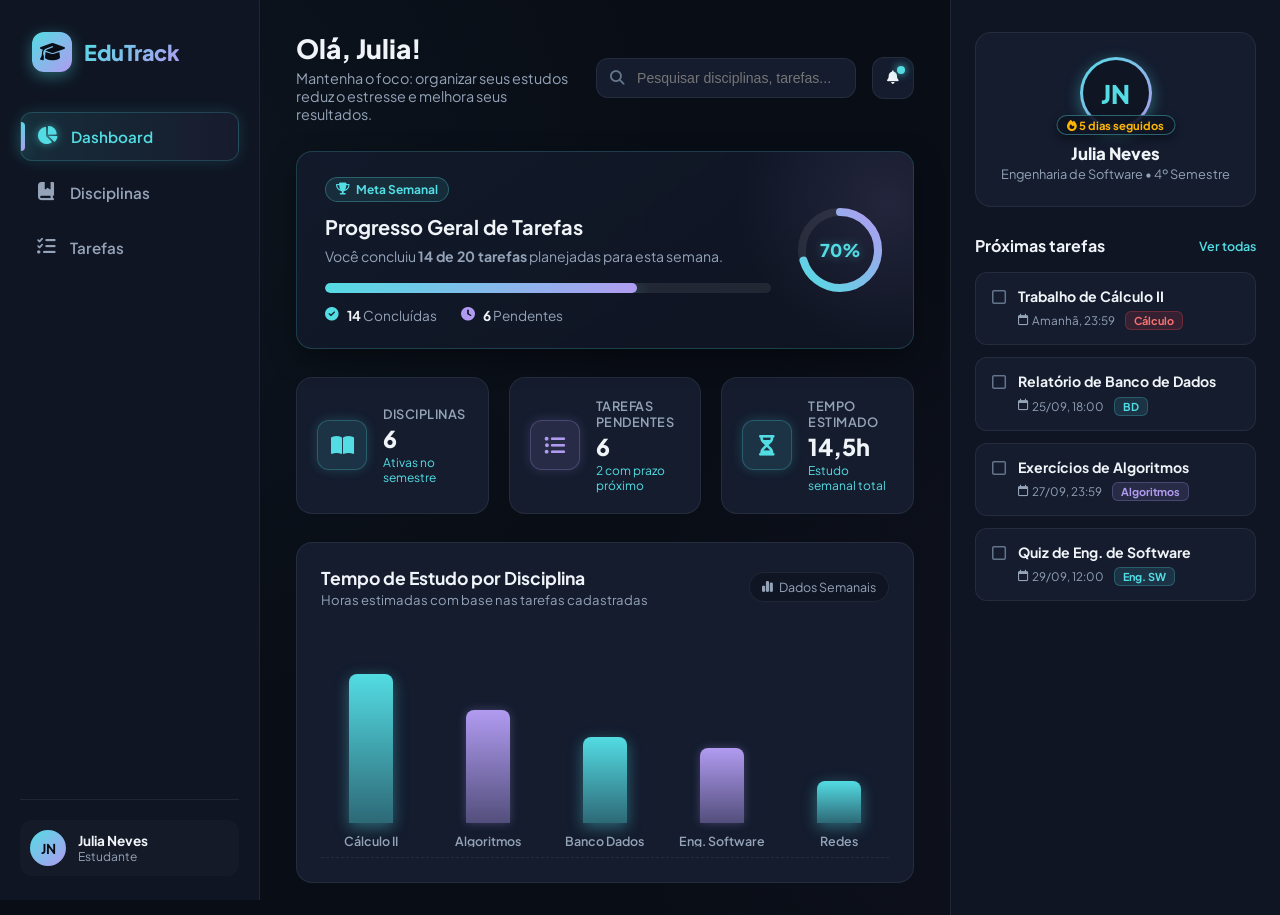
==== index.html @ 95145c83 "feat: adiciona dashboard" ====
<!DOCTYPE html>
<html lang="pt-BR">
<head>
    <meta charset="UTF-8">
    <meta name="viewport" content="width=device-width, initial-scale=1.0">
    <meta name="description" content="EduTrack AI - Gestão acadêmica inteligente para estudantes">
    <title>EduTrack AI - Dashboard</title>
    
    <!-- Font Awesome CDN -->
    <link rel="stylesheet" href="https://cdnjs.cloudflare.com/ajax/libs/font-awesome/6.5.1/css/all.min.css" crossorigin="anonymous" referrerpolicy="no-referrer" />
    
    <!-- Custom Stylesheet -->
    <link rel="stylesheet" href="css/styles.css">
</head>
<body>

    <!-- ==========================================================================
         Fixed Left Sidebar Navigation
         ========================================================================== -->
    <aside class="sidebar" id="sidebar">
        <div class="sidebar-top">
            <div class="brand">
                <div class="brand-icon">
                    <i class="fa-solid fa-graduation-cap"></i>
                </div>
                <span class="brand-title">EduTrack</span>
            </div>

            <nav>
                <ul class="nav-menu">
                    <li class="nav-item active" id="nav-dashboard">
                        <a href="#dashboard">
                            <i class="fa-solid fa-chart-pie"></i>
                            <span>Dashboard</span>
                        </a>
                    </li>
                    <li class="nav-item" id="nav-disciplinas">
                        <a href="#disciplinas">
                            <i class="fa-solid fa-book-bookmark"></i>
                            <span>Disciplinas</span>
                        </a>
                    </li>
                    <li class="nav-item" id="nav-tarefas">
                        <a href="#tarefas">
                            <i class="fa-solid fa-list-check"></i>
                            <span>Tarefas</span>
                        </a>
                    </li>
                </ul>
            </nav>
        </div>

        <div class="sidebar-footer">
            <div class="user-quick-info">
                <div class="avatar-mini">JN</div>
                <div class="user-quick-details">
                    <h4>Julia Neves</h4>
                    <p>Estudante</p>
                </div>
            </div>
        </div>
    </aside>

    <!-- ==========================================================================
         Main App Container
         ========================================================================== -->
    <div class="app-container">
        
        <!-- Main Dashboard Content -->
        <main class="main-content" id="main-content">
            
            <!-- Header Bar -->
            <header class="header-bar">
                <div class="welcome-text">
                    <h1>Olá, Julia! <i class="fa-solid fa-sparkles" style="color: #53dce3; font-size: 1.2rem;"></i></h1>
                    <p>Mantenha o foco: organizar seus estudos reduz o estresse e melhora seus resultados.</p>
                </div>

                <div class="header-actions">
                    <div class="search-box">
                        <input type="text" id="header-search" placeholder="Pesquisar disciplinas, tarefas..." aria-label="Pesquisar">
                        <i class="fa-solid fa-magnifying-glass"></i>
                    </div>

                    <button class="icon-btn" id="notifications-btn" aria-label="Notificações">
                        <i class="fa-solid fa-bell"></i>
                        <span class="notification-badge"></span>
                    </button>
                </div>
            </header>

            <!-- Mandatory Task Progress Card -->
            <section class="progress-banner-card">
                <div class="progress-content">
                    <div class="progress-header-badge">
                        <i class="fa-solid fa-trophy"></i> Meta Semanal
                    </div>
                    <h2>Progresso Geral de Tarefas</h2>
                    <p>Você concluiu <strong>14 de 20 tarefas</strong> planejadas para esta semana.</p>
                    
                    <div class="progress-bar-container">
                        <div class="progress-bar-fill" style="width: 70%;"></div>
                    </div>

                    <div class="progress-stats">
                        <div class="stat-item completed">
                            <i class="fa-solid fa-circle-check"></i>
                            <span><strong>14</strong> Concluídas</span>
                        </div>
                        <div class="stat-item pending">
                            <i class="fa-solid fa-clock"></i>
                            <span><strong>6</strong> Pendentes</span>
                        </div>
                    </div>
                </div>

                <!-- Radial Progress Indicator Widget -->
                <div class="progress-circle-widget">
                    <svg class="circle-svg" viewBox="0 0 90 90">
                        <defs>
                            <linearGradient id="cyan-lilac-gradient" x1="0%" y1="0%" x2="100%" y2="100%">
                                <stop offset="0%" stop-color="#53dce3" />
                                <stop offset="100%" stop-color="#b19bf1" />
                            </linearGradient>
                        </defs>
                        <circle class="circle-bg" cx="45" cy="45" r="38"></circle>
                        <circle class="circle-fill" cx="45" cy="45" r="38"></circle>
                    </svg>
                    <span class="circle-text">70%</span>
                </div>
            </section>

            <!-- Overview Metric Cards Grid -->
            <section class="metrics-grid">
                <article class="metric-card">
                    <div class="metric-icon cyan">
                        <i class="fa-solid fa-book-open"></i>
                    </div>
                    <div class="metric-info">
                        <h3>Disciplinas</h3>
                        <div class="metric-value">6</div>
                        <div class="metric-subtext">Ativas no semestre</div>
                    </div>
                </article>

                <article class="metric-card">
                    <div class="metric-icon lilac">
                        <i class="fa-solid fa-list-ul"></i>
                    </div>
                    <div class="metric-info">
                        <h3>Tarefas Pendentes</h3>
                        <div class="metric-value">6</div>
                        <div class="metric-subtext">2 com prazo próximo</div>
                    </div>
                </article>

                <article class="metric-card">
                    <div class="metric-icon cyan">
                        <i class="fa-solid fa-hourglass-half"></i>
                    </div>
                    <div class="metric-info">
                        <h3>Tempo Estimado</h3>
                        <div class="metric-value">14,5h</div>
                        <div class="metric-subtext">Estudo semanal total</div>
                    </div>
                </article>
            </section>

            <!-- Vertical Bar Chart Section -->
            <section class="chart-card">
                <div class="chart-header">
                    <div class="chart-title">
                        <h3>Tempo de Estudo por Disciplina</h3>
                        <p>Horas estimadas com base nas tarefas cadastradas</p>
                    </div>
                    <div class="chart-badge">
                        <i class="fa-solid fa-chart-simple"></i> Dados Semanais
                    </div>
                </div>

                <div class="chart-container">
                    <!-- Bar 1: Cálculo II -->
                    <div class="chart-bar-group">
                        <div class="bar-wrapper">
                            <span class="bar-tooltip">5.5h</span>
                            <div class="bar-fill cyan" style="height: 90%;"></div>
                        </div>
                        <span class="bar-label">Cálculo II</span>
                    </div>

                    <!-- Bar 2: Algoritmos -->
                    <div class="chart-bar-group">
                        <div class="bar-wrapper">
                            <span class="bar-tooltip">4.0h</span>
                            <div class="bar-fill lilac" style="height: 68%;"></div>
                        </div>
                        <span class="bar-label">Algoritmos</span>
                    </div>

                    <!-- Bar 3: Banco de Dados -->
                    <div class="chart-bar-group">
                        <div class="bar-wrapper">
                            <span class="bar-tooltip">3.2h</span>
                            <div class="bar-fill cyan" style="height: 52%;"></div>
                        </div>
                        <span class="bar-label">Banco Dados</span>
                    </div>

                    <!-- Bar 4: Eng. Software -->
                    <div class="chart-bar-group">
                        <div class="bar-wrapper">
                            <span class="bar-tooltip">2.8h</span>
                            <div class="bar-fill lilac" style="height: 45%;"></div>
                        </div>
                        <span class="bar-label">Eng. Software</span>
                    </div>

                    <!-- Bar 5: Redes -->
                    <div class="chart-bar-group">
                        <div class="bar-wrapper">
                            <span class="bar-tooltip">1.5h</span>
                            <div class="bar-fill cyan" style="height: 25%;"></div>
                        </div>
                        <span class="bar-label">Redes</span>
                    </div>
                </div>
            </section>

        </main>

        <!-- ==========================================================================
             Right Side User Panel
             ========================================================================== -->
        <aside class="right-panel">
            
            <!-- User Profile Card -->
            <div class="profile-card">
                <div class="profile-avatar-container">
                    <div class="profile-avatar">
                        <div class="avatar-img">JN</div>
                    </div>
                    <div class="streak-tag">
                        <i class="fa-solid fa-fire"></i> 5 dias seguidos
                    </div>
                </div>

                <h3>Julia Neves</h3>
                <p>Engenharia de Software • 4º Semestre</p>
            </div>

            <!-- Upcoming Tasks Panel (Próximas Tarefas) -->
            <div class="tasks-panel">
                <div class="section-header">
                    <h3>Próximas tarefas</h3>
                    <a href="#tarefas">Ver todas</a>
                </div>

                <div class="upcoming-tasks-list">
                    
                    <!-- Task Item 1 -->
                    <article class="task-item-card">
                        <i class="fa-regular fa-square task-status-icon"></i>
                        <div class="task-details">
                            <h4 class="task-title">Trabalho de Cálculo II</h4>
                            <div class="task-meta">
                                <span class="task-date"><i class="fa-regular fa-calendar"></i> Amanhã, 23:59</span>
                                <span class="task-tag urgent">Cálculo</span>
                            </div>
                        </div>
                    </article>

                    <!-- Task Item 2 -->
                    <article class="task-item-card">
                        <i class="fa-regular fa-square task-status-icon"></i>
                        <div class="task-details">
                            <h4 class="task-title">Relatório de Banco de Dados</h4>
                            <div class="task-meta">
                                <span class="task-date"><i class="fa-regular fa-calendar"></i> 25/09, 18:00</span>
                                <span class="task-tag cyan">BD</span>
                            </div>
                        </div>
                    </article>

                    <!-- Task Item 3 -->
                    <article class="task-item-card">
                        <i class="fa-regular fa-square task-status-icon"></i>
                        <div class="task-details">
                            <h4 class="task-title">Exercícios de Algoritmos</h4>
                            <div class="task-meta">
                                <span class="task-date"><i class="fa-regular fa-calendar"></i> 27/09, 23:59</span>
                                <span class="task-tag lilac">Algoritmos</span>
                            </div>
                        </div>
                    </article>

                    <!-- Task Item 4 -->
                    <article class="task-item-card">
                        <i class="fa-regular fa-square task-status-icon"></i>
                        <div class="task-details">
                            <h4 class="task-title">Quiz de Eng. de Software</h4>
                            <div class="task-meta">
                                <span class="task-date"><i class="fa-regular fa-calendar"></i> 29/09, 12:00</span>
                                <span class="task-tag cyan">Eng. SW</span>
                            </div>
                        </div>
                    </article>

                </div>
            </div>

        </aside>

    </div>

    <!-- JavaScript Interactions -->
    <script src="js/app.js"></script>
</body>
</html>
---- css/styles.css ----
/* ==========================================================================
   EduTrack AI - Dashboard Design System & Dark Mode Stylesheet
   Color Palette:
   - Primary Background: #090d16
   - Secondary Background: #0f1523
   - Container Background: #141c2e
   - Card Hover/Border Accent: #1c273e
   - Accent Cyan: #53dce3
   - Accent Lilac: #b19bf1
   - Text Primary: #f0f4f8
   - Text Secondary: #94a3b8
   ========================================================================== */

@import url('https://fonts.googleapis.com/css2?family=Plus+Jakarta+Sans:wght@400;500;600;700;800&display=swap');

:root {
    --bg-main: #090d16;
    --bg-secondary: #0f1523;
    --bg-card: #141c2e;
    --bg-card-hover: #19233a;
    
    --border-color: rgba(255, 255, 255, 0.07);
    --border-glow: rgba(83, 220, 227, 0.25);
    
    --accent-cyan: #53dce3;
    --accent-cyan-rgb: 83, 220, 227;
    --accent-lilac: #b19bf1;
    --accent-lilac-rgb: 177, 155, 241;
    
    --gradient-primary: linear-gradient(135deg, #53dce3 0%, #b19bf1 100%);
    --gradient-card: linear-gradient(145deg, rgba(20, 28, 46, 0.8) 0%, rgba(15, 21, 35, 0.9) 100%);
    
    --text-main: #f0f4f8;
    --text-muted: #94a3b8;
    --text-dim: #64748b;
    
    --shadow-cyan: 0 4px 15px rgba(83, 220, 227, 0.4);
    --shadow-lilac: 0 0 10px rgba(177, 155, 241, 0.3);
    --shadow-card: 0 10px 30px -5px rgba(0, 0, 0, 0.5);
    
    --sidebar-width: 260px;
    --right-panel-width: 330px;
    --radius-lg: 16px;
    --radius-md: 12px;
    --radius-sm: 8px;
    --transition: all 0.25s ease-in-out;
}

* {
    margin: 0;
    padding: 0;
    box-sizing: border-box;
}

body {
    font-family: 'Plus Jakarta Sans', sans-serif;
    background-color: var(--bg-main);
    color: var(--text-main);
    min-height: 100vh;
    display: flex;
    overflow-x: hidden;
    background-image: 
        radial-gradient(circle at 10% 20%, rgba(83, 220, 227, 0.04) 0%, transparent 40%),
        radial-gradient(circle at 90% 80%, rgba(177, 155, 241, 0.04) 0%, transparent 40%);
}

/* ==========================================================================
   Sidebar Styling
   ========================================================================== */

.sidebar {
    width: var(--sidebar-width);
    height: 100vh;
    position: fixed;
    top: 0;
    left: 0;
    background-color: var(--bg-secondary);
    border-right: 1px solid var(--border-color);
    display: flex;
    flex-direction: column;
    justify-content: space-between;
    padding: 24px 20px;
    z-index: 100;
}

.brand {
    display: flex;
    align-items: center;
    gap: 12px;
    padding: 8px 12px;
    margin-bottom: 32px;
}

.brand-icon {
    width: 40px;
    height: 40px;
    border-radius: var(--radius-md);
    background: var(--gradient-primary);
    display: flex;
    align-items: center;
    justify-content: center;
    color: var(--bg-main);
    font-size: 1.25rem;
    box-shadow: var(--shadow-cyan);
}

.brand-title {
    font-size: 1.35rem;
    font-weight: 800;
    letter-spacing: -0.5px;
    background: var(--gradient-primary);
    -webkit-background-clip: text;
    -webkit-text-fill-color: transparent;
}

.nav-menu {
    list-style: none;
    display: flex;
    flex-direction: column;
    gap: 8px;
}

.nav-item a {
    display: flex;
    align-items: center;
    gap: 14px;
    padding: 14px 16px;
    border-radius: var(--radius-md);
    color: var(--text-muted);
    text-decoration: none;
    font-weight: 600;
    font-size: 0.95rem;
    transition: var(--transition);
    position: relative;
}

.nav-item a i {
    font-size: 1.15rem;
    width: 20px;
    text-align: center;
    transition: var(--transition);
}

.nav-item a:hover {
    color: var(--text-main);
    background-color: rgba(255, 255, 255, 0.03);
}

.nav-item.active a {
    color: var(--accent-cyan);
    background: linear-gradient(90deg, rgba(83, 220, 227, 0.12) 0%, rgba(177, 155, 241, 0.05) 100%);
    border: 1px solid rgba(83, 220, 227, 0.2);
    box-shadow: 0 0 15px rgba(83, 220, 227, 0.15);
}

.nav-item.active a i {
    color: var(--accent-cyan);
    text-shadow: 0 0 8px rgba(83, 220, 227, 0.6);
}

.nav-item.active a::before {
    content: '';
    position: absolute;
    left: 0;
    top: 20%;
    height: 60%;
    width: 4px;
    border-radius: 0 4px 4px 0;
    background: var(--gradient-primary);
    box-shadow: var(--shadow-cyan);
}

.sidebar-footer {
    padding-top: 20px;
    border-top: 1px solid var(--border-color);
}

.user-quick-info {
    display: flex;
    align-items: center;
    gap: 12px;
    padding: 10px;
    border-radius: var(--radius-md);
    background-color: rgba(255, 255, 255, 0.02);
}

.avatar-mini {
    width: 36px;
    height: 36px;
    border-radius: 50%;
    background: var(--gradient-primary);
    display: flex;
    align-items: center;
    justify-content: center;
    font-weight: 700;
    font-size: 0.85rem;
    color: var(--bg-main);
}

.user-quick-details h4 {
    font-size: 0.85rem;
    font-weight: 700;
}

.user-quick-details p {
    font-size: 0.75rem;
    color: var(--text-muted);
}

/* ==========================================================================
   Main Layout Structure
   ========================================================================== */

.app-container {
    margin-left: var(--sidebar-width);
    flex: 1;
    display: flex;
    min-height: 100vh;
}

.main-content {
    flex: 1;
    padding: 32px 36px;
    display: flex;
    flex-direction: column;
    gap: 28px;
    max-width: 1200px;
}

.right-panel {
    width: var(--right-panel-width);
    background-color: var(--bg-secondary);
    border-left: 1px solid var(--border-color);
    padding: 32px 24px;
    display: flex;
    flex-direction: column;
    gap: 28px;
}

/* ==========================================================================
   Header Bar
   ========================================================================== */

.header-bar {
    display: flex;
    align-items: center;
    justify-content: space-between;
    gap: 20px;
}

.welcome-text h1 {
    font-size: 1.65rem;
    font-weight: 800;
    color: var(--text-main);
    display: flex;
    align-items: center;
    gap: 10px;
}

.welcome-text p {
    color: var(--text-muted);
    font-size: 0.9rem;
    margin-top: 4px;
}

.header-actions {
    display: flex;
    align-items: center;
    gap: 16px;
}

.search-box {
    position: relative;
    width: 260px;
}

.search-box i {
    position: absolute;
    left: 14px;
    top: 50%;
    transform: translateY(-50%);
    color: var(--text-dim);
    font-size: 0.9rem;
    transition: var(--transition);
}

.search-box input {
    width: 100%;
    padding: 11px 16px 11px 40px;
    background-color: var(--bg-card);
    border: 1px solid var(--border-color);
    border-radius: var(--radius-md);
    color: var(--text-main);
    font-size: 0.88rem;
    outline: none;
    transition: var(--transition);
}

.search-box input:focus {
    border-color: var(--accent-cyan);
    box-shadow: 0 0 12px rgba(83, 220, 227, 0.2);
}

.search-box input:focus + i {
    color: var(--accent-cyan);
}

.icon-btn {
    width: 42px;
    height: 42px;
    border-radius: var(--radius-md);
    background-color: var(--bg-card);
    border: 1px solid var(--border-color);
    color: var(--text-main);
    display: flex;
    align-items: center;
    justify-content: center;
    cursor: pointer;
    position: relative;
    transition: var(--transition);
}

.icon-btn:hover {
    border-color: var(--accent-lilac);
    color: var(--accent-lilac);
    box-shadow: var(--shadow-lilac);
}

.notification-badge {
    position: absolute;
    top: 8px;
    right: 8px;
    width: 8px;
    height: 8px;
    border-radius: 50%;
    background-color: var(--accent-cyan);
    box-shadow: 0 0 8px var(--accent-cyan);
}

/* ==========================================================================
   Task Progress Card (Obrigatório)
   ========================================================================== */

.progress-banner-card {
    background: var(--gradient-card);
    border: 1px solid rgba(83, 220, 227, 0.2);
    border-radius: var(--radius-lg);
    padding: 24px 28px;
    position: relative;
    overflow: hidden;
    box-shadow: var(--shadow-card);
    display: flex;
    align-items: center;
    justify-content: space-between;
}

.progress-banner-card::before {
    content: '';
    position: absolute;
    top: -50%;
    right: -20%;
    width: 300px;
    height: 300px;
    border-radius: 50%;
    background: radial-gradient(circle, rgba(177, 155, 241, 0.12) 0%, transparent 70%);
    pointer-events: none;
}

.progress-content {
    flex: 1;
    padding-right: 24px;
}

.progress-header-badge {
    display: inline-flex;
    align-items: center;
    gap: 6px;
    padding: 4px 10px;
    border-radius: 20px;
    background: rgba(83, 220, 227, 0.1);
    border: 1px solid rgba(83, 220, 227, 0.3);
    color: var(--accent-cyan);
    font-size: 0.75rem;
    font-weight: 700;
    margin-bottom: 12px;
}

.progress-content h2 {
    font-size: 1.25rem;
    font-weight: 700;
    margin-bottom: 8px;
}

.progress-content p {
    color: var(--text-muted);
    font-size: 0.88rem;
    margin-bottom: 18px;
}

.progress-bar-container {
    width: 100%;
    height: 10px;
    background-color: rgba(255, 255, 255, 0.08);
    border-radius: 10px;
    overflow: hidden;
    position: relative;
}

.progress-bar-fill {
    height: 100%;
    width: 70%;
    background: var(--gradient-primary);
    border-radius: 10px;
    box-shadow: var(--shadow-cyan);
    position: relative;
    transition: width 1s ease-in-out;
}

.progress-stats {
    display: flex;
    align-items: center;
    gap: 24px;
    margin-top: 14px;
}

.stat-item {
    display: flex;
    align-items: center;
    gap: 8px;
    font-size: 0.85rem;
    color: var(--text-muted);
}

.stat-item strong {
    color: var(--text-main);
    font-weight: 700;
}

.stat-item.completed i {
    color: var(--accent-cyan);
}

.stat-item.pending i {
    color: var(--accent-lilac);
}

.progress-circle-widget {
    width: 90px;
    height: 90px;
    position: relative;
    display: flex;
    align-items: center;
    justify-content: center;
}

.circle-svg {
    width: 90px;
    height: 90px;
    transform: rotate(-90deg);
}

.circle-bg {
    fill: none;
    stroke: rgba(255, 255, 255, 0.08);
    stroke-width: 8;
}

.circle-fill {
    fill: none;
    stroke: url(#cyan-lilac-gradient);
    stroke-width: 8;
    stroke-dasharray: 240;
    stroke-dashoffset: 72; /* 70% completed */
    stroke-linecap: round;
    transition: stroke-dashoffset 1s ease;
}

.circle-text {
    position: absolute;
    font-size: 1.1rem;
    font-weight: 800;
    color: var(--accent-cyan);
    text-shadow: 0 0 10px rgba(83, 220, 227, 0.4);
}

/* ==========================================================================
   Metric Cards Grid
   ========================================================================== */

.metrics-grid {
    display: grid;
    grid-template-columns: repeat(3, 1fr);
    gap: 20px;
}

.metric-card {
    background: var(--bg-card);
    border: 1px solid var(--border-color);
    border-radius: var(--radius-lg);
    padding: 20px;
    display: flex;
    align-items: center;
    gap: 16px;
    transition: var(--transition);
}

.metric-card:hover {
    transform: translateY(-4px);
    border-color: rgba(83, 220, 227, 0.3);
    box-shadow: 0 8px 25px rgba(0, 0, 0, 0.3), 0 0 15px rgba(83, 220, 227, 0.15);
}

.metric-icon {
    width: 50px;
    height: 50px;
    border-radius: var(--radius-md);
    display: flex;
    align-items: center;
    justify-content: center;
    font-size: 1.3rem;
    flex-shrink: 0;
}

.metric-icon.cyan {
    background: rgba(83, 220, 227, 0.12);
    color: var(--accent-cyan);
    border: 1px solid rgba(83, 220, 227, 0.25);
    box-shadow: 0 0 12px rgba(83, 220, 227, 0.2);
}

.metric-icon.lilac {
    background: rgba(177, 155, 241, 0.12);
    color: var(--accent-lilac);
    border: 1px solid rgba(177, 155, 241, 0.25);
    box-shadow: 0 0 12px rgba(177, 155, 241, 0.2);
}

.metric-info h3 {
    font-size: 0.8rem;
    font-weight: 600;
    color: var(--text-muted);
    text-transform: uppercase;
    letter-spacing: 0.5px;
}

.metric-value {
    font-size: 1.45rem;
    font-weight: 800;
    color: var(--text-main);
    margin-top: 2px;
}

.metric-subtext {
    font-size: 0.75rem;
    color: var(--accent-cyan);
    margin-top: 2px;
}

/* ==========================================================================
   Vertical Bar Chart Section
   ========================================================================== */

.chart-card {
    background: var(--bg-card);
    border: 1px solid var(--border-color);
    border-radius: var(--radius-lg);
    padding: 24px;
    display: flex;
    flex-direction: column;
    gap: 20px;
}

.chart-header {
    display: flex;
    align-items: center;
    justify-content: space-between;
}

.chart-title h3 {
    font-size: 1.1rem;
    font-weight: 700;
}

.chart-title p {
    font-size: 0.82rem;
    color: var(--text-muted);
    margin-top: 2px;
}

.chart-badge {
    padding: 6px 12px;
    border-radius: 20px;
    background-color: var(--bg-secondary);
    border: 1px solid var(--border-color);
    font-size: 0.78rem;
    color: var(--text-muted);
    display: flex;
    align-items: center;
    gap: 6px;
}

.chart-container {
    height: 230px;
    display: flex;
    align-items: flex-end;
    justify-content: space-between;
    gap: 16px;
    padding-top: 30px;
    padding-bottom: 10px;
    border-bottom: 1px dashed var(--border-color);
    position: relative;
}

.chart-bar-group {
    flex: 1;
    display: flex;
    flex-direction: column;
    align-items: center;
    height: 100%;
    justify-content: flex-end;
    gap: 10px;
    position: relative;
}

.bar-wrapper {
    width: 100%;
    max-width: 44px;
    height: 100%;
    display: flex;
    align-items: flex-end;
    justify-content: center;
    position: relative;
}

.bar-fill {
    width: 100%;
    border-radius: var(--radius-sm) var(--radius-sm) 0 0;
    transition: height 0.6s cubic-bezier(0.4, 0, 0.2, 1);
    position: relative;
    cursor: pointer;
}

.bar-fill.cyan {
    background: linear-gradient(180deg, #53dce3 0%, rgba(83, 220, 227, 0.4) 100%);
    box-shadow: var(--shadow-cyan);
}

.bar-fill.lilac {
    background: linear-gradient(180deg, #b19bf1 0%, rgba(177, 155, 241, 0.4) 100%);
    box-shadow: var(--shadow-lilac);
}

.bar-fill:hover {
    filter: brightness(1.2);
}

.bar-tooltip {
    position: absolute;
    top: -30px;
    background: var(--bg-secondary);
    border: 1px solid var(--border-color);
    padding: 3px 8px;
    border-radius: 4px;
    font-size: 0.72rem;
    font-weight: 700;
    color: var(--text-main);
    opacity: 0;
    transform: translateY(5px);
    transition: var(--transition);
    pointer-events: none;
    white-space: nowrap;
}

.bar-wrapper:hover .bar-tooltip {
    opacity: 1;
    transform: translateY(0);
}

.bar-label {
    font-size: 0.78rem;
    color: var(--text-muted);
    font-weight: 600;
    text-align: center;
    white-space: nowrap;
    overflow: hidden;
    text-overflow: ellipsis;
    max-width: 90px;
}

/* ==========================================================================
   Right Side User Panel
   ========================================================================== */

.profile-card {
    background: var(--bg-card);
    border: 1px solid var(--border-color);
    border-radius: var(--radius-lg);
    padding: 24px;
    display: flex;
    flex-direction: column;
    align-items: center;
    text-align: center;
    position: relative;
}

.profile-avatar-container {
    position: relative;
    margin-bottom: 14px;
}

.profile-avatar {
    width: 72px;
    height: 72px;
    border-radius: 50%;
    background: var(--gradient-primary);
    padding: 3px;
    box-shadow: var(--shadow-cyan);
}

.avatar-img {
    width: 100%;
    height: 100%;
    border-radius: 50%;
    background-color: var(--bg-secondary);
    display: flex;
    align-items: center;
    justify-content: center;
    font-size: 1.6rem;
    color: var(--accent-cyan);
    font-weight: 800;
}

.streak-tag {
    position: absolute;
    bottom: -6px;
    left: 50%;
    transform: translateX(-50%);
    background: rgba(15, 21, 35, 0.9);
    border: 1px solid rgba(83, 220, 227, 0.4);
    padding: 2px 10px;
    border-radius: 12px;
    font-size: 0.7rem;
    font-weight: 700;
    color: #ffb703;
    white-space: nowrap;
    box-shadow: 0 4px 10px rgba(0, 0, 0, 0.4);
}

.profile-card h3 {
    font-size: 1.05rem;
    font-weight: 800;
}

.profile-card p {
    font-size: 0.8rem;
    color: var(--text-muted);
    margin-top: 2px;
}

/* Upcoming Tasks List (Próximas tarefas) */

.tasks-panel {
    display: flex;
    flex-direction: column;
    gap: 16px;
}

.section-header {
    display: flex;
    align-items: center;
    justify-content: space-between;
}

.section-header h3 {
    font-size: 1rem;
    font-weight: 700;
}

.section-header a {
    font-size: 0.78rem;
    color: var(--accent-cyan);
    text-decoration: none;
    font-weight: 600;
    transition: var(--transition);
}

.section-header a:hover {
    color: var(--accent-lilac);
}

.upcoming-tasks-list {
    display: flex;
    flex-direction: column;
    gap: 12px;
}

.task-item-card {
    background: var(--bg-card);
    border: 1px solid var(--border-color);
    border-radius: var(--radius-md);
    padding: 14px 16px;
    display: flex;
    align-items: flex-start;
    gap: 12px;
    transition: var(--transition);
}

.task-item-card:hover {
    border-color: rgba(177, 155, 241, 0.3);
    background-color: var(--bg-card-hover);
    transform: translateX(4px);
}

.task-status-icon {
    margin-top: 2px;
    color: var(--text-dim);
    font-size: 1rem;
    cursor: pointer;
    transition: var(--transition);
}

.task-status-icon:hover {
    color: var(--accent-cyan);
}

.task-details {
    flex: 1;
}

.task-title {
    font-size: 0.88rem;
    font-weight: 700;
    color: var(--text-main);
    line-height: 1.3;
}

.task-meta {
    display: flex;
    align-items: center;
    gap: 10px;
    margin-top: 6px;
}

.task-date {
    font-size: 0.73rem;
    color: var(--text-muted);
    display: flex;
    align-items: center;
    gap: 4px;
}

.task-tag {
    font-size: 0.68rem;
    font-weight: 700;
    padding: 2px 8px;
    border-radius: 6px;
}

.task-tag.urgent {
    background: rgba(239, 68, 68, 0.15);
    color: #f87171;
    border: 1px solid rgba(239, 68, 68, 0.3);
}

.task-tag.cyan {
    background: rgba(83, 220, 227, 0.12);
    color: var(--accent-cyan);
    border: 1px solid rgba(83, 220, 227, 0.25);
}

.task-tag.lilac {
    background: rgba(177, 155, 241, 0.12);
    color: var(--accent-lilac);
    border: 1px solid rgba(177, 155, 241, 0.25);
}

/* ==========================================================================
   Responsive Rules
   ========================================================================== */

@media (max-width: 1200px) {
    .app-container {
        flex-direction: column;
    }

    .right-panel {
        width: 100%;
        border-left: none;
        border-top: 1px solid var(--border-color);
        flex-direction: row;
        gap: 20px;
    }

    .profile-card {
        width: 300px;
    }

    .tasks-panel {
        flex: 1;
    }
}

@media (max-width: 900px) {
    .sidebar {
        width: 70px;
        padding: 20px 10px;
    }

    .brand-title, .nav-item span, .user-quick-details {
        display: none;
    }

    .brand-icon {
        margin: 0 auto;
    }

    .nav-item a {
        justify-content: center;
        padding: 14px;
    }

    .app-container {
        margin-left: 70px;
    }

    .metrics-grid {
        grid-template-columns: 1fr;
    }
}
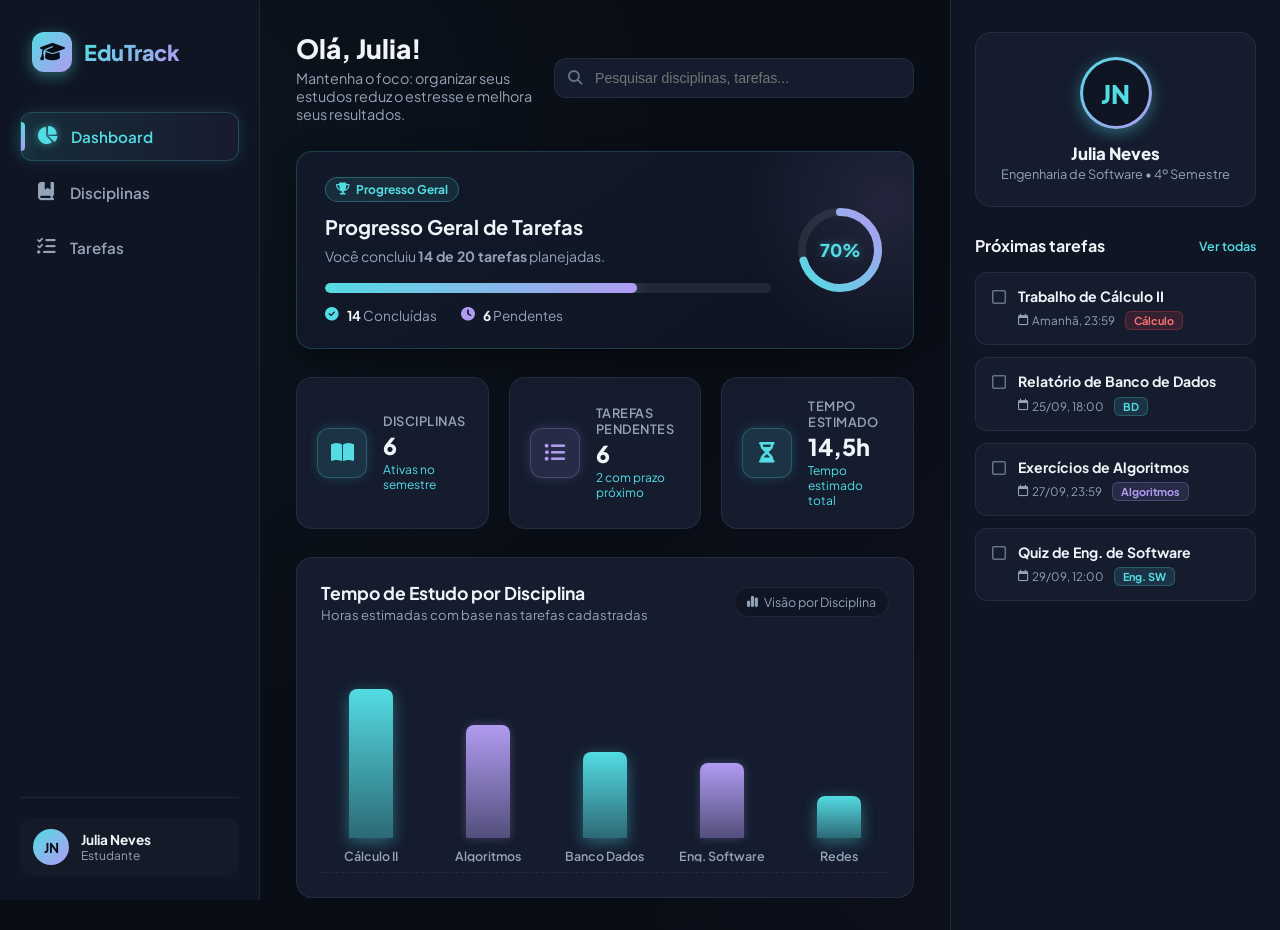
==== commit 5a1a6d8d: "fix: refinar o layout do dashboard e a responsividade" ====
--- a/index.html
+++ b/index.html
@@ -2,317 +2,13 @@
 <html lang="pt-BR">
 <head>
     <meta charset="UTF-8">
-    <meta name="viewport" content="width=device-width, initial-scale=1.0">
-    <meta name="description" content="EduTrack AI - Gestão acadêmica inteligente para estudantes">
-    <title>EduTrack AI - Dashboard</title>
-    
-    <!-- Font Awesome CDN -->
-    <link rel="stylesheet" href="https://cdnjs.cloudflare.com/ajax/libs/font-awesome/6.5.1/css/all.min.css" crossorigin="anonymous" referrerpolicy="no-referrer" />
-    
-    <!-- Custom Stylesheet -->
-    <link rel="stylesheet" href="css/styles.css">
+    <meta http-equiv="refresh" content="0;url=dashboard.html">
+    <title>EduTrack AI - Redirecionando...</title>
+    <script>
+        window.location.href = "dashboard.html";
+    </script>
 </head>
 <body>
-
-    <!-- ==========================================================================
-         Fixed Left Sidebar Navigation
-         ========================================================================== -->
-    <aside class="sidebar" id="sidebar">
-        <div class="sidebar-top">
-            <div class="brand">
-                <div class="brand-icon">
-                    <i class="fa-solid fa-graduation-cap"></i>
-                </div>
-                <span class="brand-title">EduTrack</span>
-            </div>
-
-            <nav>
-                <ul class="nav-menu">
-                    <li class="nav-item active" id="nav-dashboard">
-                        <a href="#dashboard">
-                            <i class="fa-solid fa-chart-pie"></i>
-                            <span>Dashboard</span>
-                        </a>
-                    </li>
-                    <li class="nav-item" id="nav-disciplinas">
-                        <a href="#disciplinas">
-                            <i class="fa-solid fa-book-bookmark"></i>
-                            <span>Disciplinas</span>
-                        </a>
-                    </li>
-                    <li class="nav-item" id="nav-tarefas">
-                        <a href="#tarefas">
-                            <i class="fa-solid fa-list-check"></i>
-                            <span>Tarefas</span>
-                        </a>
-                    </li>
-                </ul>
-            </nav>
-        </div>
-
-        <div class="sidebar-footer">
-            <div class="user-quick-info">
-                <div class="avatar-mini">JN</div>
-                <div class="user-quick-details">
-                    <h4>Julia Neves</h4>
-                    <p>Estudante</p>
-                </div>
-            </div>
-        </div>
-    </aside>
-
-    <!-- ==========================================================================
-         Main App Container
-         ========================================================================== -->
-    <div class="app-container">
-        
-        <!-- Main Dashboard Content -->
-        <main class="main-content" id="main-content">
-            
-            <!-- Header Bar -->
-            <header class="header-bar">
-                <div class="welcome-text">
-                    <h1>Olá, Julia! <i class="fa-solid fa-sparkles" style="color: #53dce3; font-size: 1.2rem;"></i></h1>
-                    <p>Mantenha o foco: organizar seus estudos reduz o estresse e melhora seus resultados.</p>
-                </div>
-
-                <div class="header-actions">
-                    <div class="search-box">
-                        <input type="text" id="header-search" placeholder="Pesquisar disciplinas, tarefas..." aria-label="Pesquisar">
-                        <i class="fa-solid fa-magnifying-glass"></i>
-                    </div>
-
-                    <button class="icon-btn" id="notifications-btn" aria-label="Notificações">
-                        <i class="fa-solid fa-bell"></i>
-                        <span class="notification-badge"></span>
-                    </button>
-                </div>
-            </header>
-
-            <!-- Mandatory Task Progress Card -->
-            <section class="progress-banner-card">
-                <div class="progress-content">
-                    <div class="progress-header-badge">
-                        <i class="fa-solid fa-trophy"></i> Meta Semanal
-                    </div>
-                    <h2>Progresso Geral de Tarefas</h2>
-                    <p>Você concluiu <strong>14 de 20 tarefas</strong> planejadas para esta semana.</p>
-                    
-                    <div class="progress-bar-container">
-                        <div class="progress-bar-fill" style="width: 70%;"></div>
-                    </div>
-
-                    <div class="progress-stats">
-                        <div class="stat-item completed">
-                            <i class="fa-solid fa-circle-check"></i>
-                            <span><strong>14</strong> Concluídas</span>
-                        </div>
-                        <div class="stat-item pending">
-                            <i class="fa-solid fa-clock"></i>
-                            <span><strong>6</strong> Pendentes</span>
-                        </div>
-                    </div>
-                </div>
-
-                <!-- Radial Progress Indicator Widget -->
-                <div class="progress-circle-widget">
-                    <svg class="circle-svg" viewBox="0 0 90 90">
-                        <defs>
-                            <linearGradient id="cyan-lilac-gradient" x1="0%" y1="0%" x2="100%" y2="100%">
-                                <stop offset="0%" stop-color="#53dce3" />
-                                <stop offset="100%" stop-color="#b19bf1" />
-                            </linearGradient>
-                        </defs>
-                        <circle class="circle-bg" cx="45" cy="45" r="38"></circle>
-                        <circle class="circle-fill" cx="45" cy="45" r="38"></circle>
-                    </svg>
-                    <span class="circle-text">70%</span>
-                </div>
-            </section>
-
-            <!-- Overview Metric Cards Grid -->
-            <section class="metrics-grid">
-                <article class="metric-card">
-                    <div class="metric-icon cyan">
-                        <i class="fa-solid fa-book-open"></i>
-                    </div>
-                    <div class="metric-info">
-                        <h3>Disciplinas</h3>
-                        <div class="metric-value">6</div>
-                        <div class="metric-subtext">Ativas no semestre</div>
-                    </div>
-                </article>
-
-                <article class="metric-card">
-                    <div class="metric-icon lilac">
-                        <i class="fa-solid fa-list-ul"></i>
-                    </div>
-                    <div class="metric-info">
-                        <h3>Tarefas Pendentes</h3>
-                        <div class="metric-value">6</div>
-                        <div class="metric-subtext">2 com prazo próximo</div>
-                    </div>
-                </article>
-
-                <article class="metric-card">
-                    <div class="metric-icon cyan">
-                        <i class="fa-solid fa-hourglass-half"></i>
-                    </div>
-                    <div class="metric-info">
-                        <h3>Tempo Estimado</h3>
-                        <div class="metric-value">14,5h</div>
-                        <div class="metric-subtext">Estudo semanal total</div>
-                    </div>
-                </article>
-            </section>
-
-            <!-- Vertical Bar Chart Section -->
-            <section class="chart-card">
-                <div class="chart-header">
-                    <div class="chart-title">
-                        <h3>Tempo de Estudo por Disciplina</h3>
-                        <p>Horas estimadas com base nas tarefas cadastradas</p>
-                    </div>
-                    <div class="chart-badge">
-                        <i class="fa-solid fa-chart-simple"></i> Dados Semanais
-                    </div>
-                </div>
-
-                <div class="chart-container">
-                    <!-- Bar 1: Cálculo II -->
-                    <div class="chart-bar-group">
-                        <div class="bar-wrapper">
-                            <span class="bar-tooltip">5.5h</span>
-                            <div class="bar-fill cyan" style="height: 90%;"></div>
-                        </div>
-                        <span class="bar-label">Cálculo II</span>
-                    </div>
-
-                    <!-- Bar 2: Algoritmos -->
-                    <div class="chart-bar-group">
-                        <div class="bar-wrapper">
-                            <span class="bar-tooltip">4.0h</span>
-                            <div class="bar-fill lilac" style="height: 68%;"></div>
-                        </div>
-                        <span class="bar-label">Algoritmos</span>
-                    </div>
-
-                    <!-- Bar 3: Banco de Dados -->
-                    <div class="chart-bar-group">
-                        <div class="bar-wrapper">
-                            <span class="bar-tooltip">3.2h</span>
-                            <div class="bar-fill cyan" style="height: 52%;"></div>
-                        </div>
-                        <span class="bar-label">Banco Dados</span>
-                    </div>
-
-                    <!-- Bar 4: Eng. Software -->
-                    <div class="chart-bar-group">
-                        <div class="bar-wrapper">
-                            <span class="bar-tooltip">2.8h</span>
-                            <div class="bar-fill lilac" style="height: 45%;"></div>
-                        </div>
-                        <span class="bar-label">Eng. Software</span>
-                    </div>
-
-                    <!-- Bar 5: Redes -->
-                    <div class="chart-bar-group">
-                        <div class="bar-wrapper">
-                            <span class="bar-tooltip">1.5h</span>
-                            <div class="bar-fill cyan" style="height: 25%;"></div>
-                        </div>
-                        <span class="bar-label">Redes</span>
-                    </div>
-                </div>
-            </section>
-
-        </main>
-
-        <!-- ==========================================================================
-             Right Side User Panel
-             ========================================================================== -->
-        <aside class="right-panel">
-            
-            <!-- User Profile Card -->
-            <div class="profile-card">
-                <div class="profile-avatar-container">
-                    <div class="profile-avatar">
-                        <div class="avatar-img">JN</div>
-                    </div>
-                    <div class="streak-tag">
-                        <i class="fa-solid fa-fire"></i> 5 dias seguidos
-                    </div>
-                </div>
-
-                <h3>Julia Neves</h3>
-                <p>Engenharia de Software • 4º Semestre</p>
-            </div>
-
-            <!-- Upcoming Tasks Panel (Próximas Tarefas) -->
-            <div class="tasks-panel">
-                <div class="section-header">
-                    <h3>Próximas tarefas</h3>
-                    <a href="#tarefas">Ver todas</a>
-                </div>
-
-                <div class="upcoming-tasks-list">
-                    
-                    <!-- Task Item 1 -->
-                    <article class="task-item-card">
-                        <i class="fa-regular fa-square task-status-icon"></i>
-                        <div class="task-details">
-                            <h4 class="task-title">Trabalho de Cálculo II</h4>
-                            <div class="task-meta">
-                                <span class="task-date"><i class="fa-regular fa-calendar"></i> Amanhã, 23:59</span>
-                                <span class="task-tag urgent">Cálculo</span>
-                            </div>
-                        </div>
-                    </article>
-
-                    <!-- Task Item 2 -->
-                    <article class="task-item-card">
-                        <i class="fa-regular fa-square task-status-icon"></i>
-                        <div class="task-details">
-                            <h4 class="task-title">Relatório de Banco de Dados</h4>
-                            <div class="task-meta">
-                                <span class="task-date"><i class="fa-regular fa-calendar"></i> 25/09, 18:00</span>
-                                <span class="task-tag cyan">BD</span>
-                            </div>
-                        </div>
-                    </article>
-
-                    <!-- Task Item 3 -->
-                    <article class="task-item-card">
-                        <i class="fa-regular fa-square task-status-icon"></i>
-                        <div class="task-details">
-                            <h4 class="task-title">Exercícios de Algoritmos</h4>
-                            <div class="task-meta">
-                                <span class="task-date"><i class="fa-regular fa-calendar"></i> 27/09, 23:59</span>
-                                <span class="task-tag lilac">Algoritmos</span>
-                            </div>
-                        </div>
-                    </article>
-
-                    <!-- Task Item 4 -->
-                    <article class="task-item-card">
-                        <i class="fa-regular fa-square task-status-icon"></i>
-                        <div class="task-details">
-                            <h4 class="task-title">Quiz de Eng. de Software</h4>
-                            <div class="task-meta">
-                                <span class="task-date"><i class="fa-regular fa-calendar"></i> 29/09, 12:00</span>
-                                <span class="task-tag cyan">Eng. SW</span>
-                            </div>
-                        </div>
-                    </article>
-
-                </div>
-            </div>
-
-        </aside>
-
-    </div>
-
-    <!-- JavaScript Interactions -->
-    <script src="js/app.js"></script>
+    <p>Redirecionando para o <a href="dashboard.html">Dashboard do EduTrack AI</a>...</p>
 </body>
 </html>
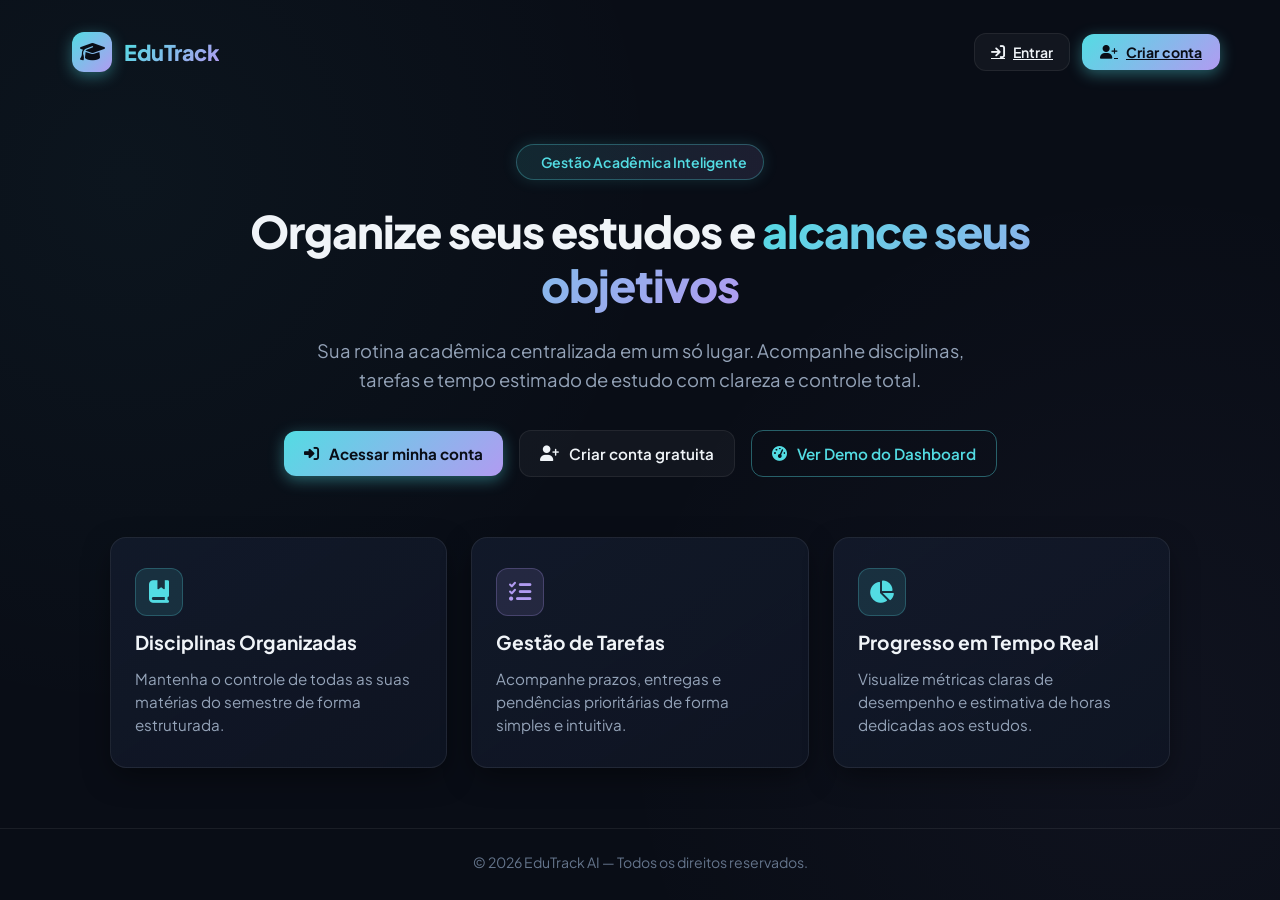
==== commit a6e3c713: "feat: adicionar telas de navegação - autenticação" ====
--- a/index.html
+++ b/index.html
@@ -2,13 +2,103 @@
 <html lang="pt-BR">
 <head>
     <meta charset="UTF-8">
-    <meta http-equiv="refresh" content="0;url=dashboard.html">
-    <title>EduTrack AI - Redirecionando...</title>
-    <script>
-        window.location.href = "dashboard.html";
-    </script>
+    <meta name="viewport" content="width=device-width, initial-scale=1.0">
+    <meta name="description" content="EduTrack AI - Gestão acadêmica inteligente para estudantes. Acesse sua conta ou cadastre-se.">
+    <title>EduTrack AI - Bem-vindo</title>
+    
+    <!-- Font Awesome CDN -->
+    <link rel="stylesheet" href="https://cdnjs.cloudflare.com/ajax/libs/font-awesome/6.5.1/css/all.min.css" crossorigin="anonymous" referrerpolicy="no-referrer" />
+    
+    <!-- Custom Stylesheet -->
+    <link rel="stylesheet" href="css/styles.css">
 </head>
-<body>
-    <p>Redirecionando para o <a href="dashboard.html">Dashboard do EduTrack AI</a>...</p>
+<body class="auth-body">
+
+    <!-- ==========================================================================
+         Landing Page Presentation
+         ========================================================================== -->
+    <div class="landing-page-wrapper">
+        <!-- Landing Header Navigation -->
+        <header class="landing-header">
+            <div class="brand">
+                <div class="brand-icon">
+                    <i class="fa-solid fa-graduation-cap"></i>
+                </div>
+                <span class="brand-title">EduTrack</span>
+            </div>
+            
+            <div class="landing-nav-actions">
+                <a href="pages/auth/login.html" class="auth-btn-secondary-sm">
+                    <i class="fa-solid fa-arrow-right-to-bracket"></i> Entrar
+                </a>
+                <a href="pages/auth/register.html" class="auth-btn-primary-sm">
+                    <i class="fa-solid fa-user-plus"></i> Criar conta
+                </a>
+            </div>
+        </header>
+
+        <!-- Landing Hero Section -->
+        <main class="landing-hero-container">
+            <div class="landing-hero-content">
+                <div class="hero-badge">
+                    <i class="fa-solid fa-sparkles"></i> Gestão Acadêmica Inteligente
+                </div>
+                
+                <h1 class="hero-title">
+                    Organize seus estudos e <span class="gradient-text">alcance seus objetivos</span>
+                </h1>
+                
+                <p class="hero-subtitle">
+                    Sua rotina acadêmica centralizada em um só lugar. Acompanhe disciplinas, tarefas e tempo estimado de estudo com clareza e controle total.
+                </p>
+
+                <div class="hero-cta-group">
+                    <a href="pages/auth/login.html" class="auth-btn-primary hero-btn">
+                        <i class="fa-solid fa-right-to-bracket"></i> Acessar minha conta
+                    </a>
+                    <a href="pages/auth/register.html" class="auth-btn-secondary hero-btn">
+                        <i class="fa-solid fa-user-plus"></i> Criar conta gratuita
+                    </a>
+                    <a href="pages/dashboard.html" class="auth-btn-outline hero-btn">
+                        <i class="fa-solid fa-gauge-high"></i> Ver Demo do Dashboard
+                    </a>
+                </div>
+            </div>
+
+            <!-- Features Highlights Cards -->
+            <div class="landing-features-grid">
+                <div class="landing-feature-card">
+                    <div class="feature-icon cyan">
+                        <i class="fa-solid fa-book-bookmark"></i>
+                    </div>
+                    <h3>Disciplinas Organizadas</h3>
+                    <p>Mantenha o controle de todas as suas matérias do semestre de forma estruturada.</p>
+                </div>
+
+                <div class="landing-feature-card">
+                    <div class="feature-icon lilac">
+                        <i class="fa-solid fa-list-check"></i>
+                    </div>
+                    <h3>Gestão de Tarefas</h3>
+                    <p>Acompanhe prazos, entregas e pendências prioritárias de forma simples e intuitiva.</p>
+                </div>
+
+                <div class="landing-feature-card">
+                    <div class="feature-icon cyan">
+                        <i class="fa-solid fa-chart-pie"></i>
+                    </div>
+                    <h3>Progresso em Tempo Real</h3>
+                    <p>Visualize métricas claras de desempenho e estimativa de horas dedicadas aos estudos.</p>
+                </div>
+            </div>
+        </main>
+
+        <footer class="landing-footer">
+            <p>&copy; 2026 EduTrack AI — Todos os direitos reservados.</p>
+        </footer>
+    </div>
+
+    <!-- JavaScript Interactions -->
+    <script src="js/app.js"></script>
 </body>
 </html>
--- a/css/styles.css
+++ b/css/styles.css
@@ -0,0 +1,1602 @@
+/* ==========================================================================
+   EduTrack AI - Dashboard Design System & Dark Mode Stylesheet
+   Color Palette:
+   - Primary Background: #090d16
+   - Secondary Background: #0f1523
+   - Container Background: #141c2e
+   - Card Hover/Border Accent: #1c273e
+   - Accent Cyan: #53dce3
+   - Accent Lilac: #b19bf1
+   - Text Primary: #f0f4f8
+   - Text Secondary: #94a3b8
+   ========================================================================== */
+
+@import url('https://fonts.googleapis.com/css2?family=Plus+Jakarta+Sans:wght@400;500;600;700;800&display=swap');
+
+:root {
+    --bg-main: #090d16;
+    --bg-secondary: #0f1523;
+    --bg-card: #141c2e;
+    --bg-card-hover: #19233a;
+    
+    --border-color: rgba(255, 255, 255, 0.07);
+    --border-glow: rgba(83, 220, 227, 0.25);
+    
+    --accent-cyan: #53dce3;
+    --accent-cyan-rgb: 83, 220, 227;
+    --accent-lilac: #b19bf1;
+    --accent-lilac-rgb: 177, 155, 241;
+    
+    --gradient-primary: linear-gradient(135deg, #53dce3 0%, #b19bf1 100%);
+    --gradient-card: linear-gradient(145deg, rgba(20, 28, 46, 0.8) 0%, rgba(15, 21, 35, 0.9) 100%);
+    
+    --text-main: #f0f4f8;
+    --text-muted: #94a3b8;
+    --text-dim: #64748b;
+    
+    --shadow-cyan: 0 4px 15px rgba(83, 220, 227, 0.4);
+    --shadow-lilac: 0 0 10px rgba(177, 155, 241, 0.3);
+    --shadow-card: 0 10px 30px -5px rgba(0, 0, 0, 0.5);
+    
+    --sidebar-width: 260px;
+    --right-panel-width: 330px;
+    --radius-lg: 16px;
+    --radius-md: 12px;
+    --radius-sm: 8px;
+    --transition: all 0.25s ease-in-out;
+}
+
+* {
+    margin: 0;
+    padding: 0;
+    box-sizing: border-box;
+}
+
+body {
+    font-family: 'Plus Jakarta Sans', sans-serif;
+    background-color: var(--bg-main);
+    color: var(--text-main);
+    min-height: 100vh;
+    display: flex;
+    overflow-x: hidden;
+    background-image: 
+        radial-gradient(circle at 10% 20%, rgba(83, 220, 227, 0.04) 0%, transparent 40%),
+        radial-gradient(circle at 90% 80%, rgba(177, 155, 241, 0.04) 0%, transparent 40%);
+}
+
+/* ==========================================================================
+   Sidebar Styling
+   ========================================================================== */
+
+.sidebar {
+    width: var(--sidebar-width);
+    height: 100vh;
+    position: fixed;
+    top: 0;
+    left: 0;
+    background-color: var(--bg-secondary);
+    border-right: 1px solid var(--border-color);
+    display: flex;
+    flex-direction: column;
+    justify-content: space-between;
+    padding: 24px 20px;
+    z-index: 100;
+}
+
+.brand {
+    display: flex;
+    align-items: center;
+    gap: 12px;
+    padding: 8px 12px;
+    margin-bottom: 32px;
+}
+
+.brand-icon {
+    width: 40px;
+    height: 40px;
+    border-radius: var(--radius-md);
+    background: var(--gradient-primary);
+    display: flex;
+    align-items: center;
+    justify-content: center;
+    color: var(--bg-main);
+    font-size: 1.25rem;
+    box-shadow: var(--shadow-cyan);
+}
+
+.brand-title {
+    font-size: 1.35rem;
+    font-weight: 800;
+    letter-spacing: -0.5px;
+    background: var(--gradient-primary);
+    -webkit-background-clip: text;
+    -webkit-text-fill-color: transparent;
+}
+
+.nav-menu {
+    list-style: none;
+    display: flex;
+    flex-direction: column;
+    gap: 8px;
+}
+
+.nav-item a {
+    display: flex;
+    align-items: center;
+    gap: 14px;
+    padding: 14px 16px;
+    border-radius: var(--radius-md);
+    color: var(--text-muted);
+    text-decoration: none;
+    font-weight: 600;
+    font-size: 0.95rem;
+    transition: var(--transition);
+    position: relative;
+}
+
+.nav-item a i {
+    font-size: 1.15rem;
+    width: 20px;
+    text-align: center;
+    transition: var(--transition);
+}
+
+.nav-item a:hover {
+    color: var(--text-main);
+    background-color: rgba(255, 255, 255, 0.03);
+}
+
+.nav-item.active a {
+    color: var(--accent-cyan);
+    background: linear-gradient(90deg, rgba(83, 220, 227, 0.12) 0%, rgba(177, 155, 241, 0.05) 100%);
+    border: 1px solid rgba(83, 220, 227, 0.2);
+    box-shadow: 0 0 15px rgba(83, 220, 227, 0.15);
+}
+
+.nav-item.active a i {
+    color: var(--accent-cyan);
+    text-shadow: 0 0 8px rgba(83, 220, 227, 0.6);
+}
+
+.nav-item.active a::before {
+    content: '';
+    position: absolute;
+    left: 0;
+    top: 20%;
+    height: 60%;
+    width: 4px;
+    border-radius: 0 4px 4px 0;
+    background: var(--gradient-primary);
+    box-shadow: var(--shadow-cyan);
+}
+
+.sidebar-footer {
+    padding-top: 20px;
+    border-top: 1px solid var(--border-color);
+}
+
+.user-quick-info {
+    position: relative;
+    display: flex;
+    align-items: center;
+    gap: 12px;
+    padding: 10px 12px;
+    border-radius: var(--radius-md);
+    background-color: rgba(255, 255, 255, 0.02);
+    border: 1px solid transparent;
+    cursor: pointer;
+    overflow: hidden;
+    transition: var(--transition);
+}
+
+.user-profile-default {
+    display: flex;
+    align-items: center;
+    gap: 12px;
+    width: 100%;
+    transition: var(--transition);
+}
+
+.user-account-action {
+    position: absolute;
+    inset: 0;
+    display: flex;
+    align-items: center;
+    justify-content: center;
+    gap: 8px;
+    background: linear-gradient(135deg, rgba(83, 220, 227, 0.2) 0%, rgba(177, 155, 241, 0.2) 100%);
+    backdrop-filter: blur(4px);
+    color: var(--accent-cyan);
+    font-weight: 700;
+    font-size: 0.85rem;
+    opacity: 0;
+    transform: translateY(100%);
+    transition: var(--transition);
+    border-radius: var(--radius-md);
+}
+
+.user-quick-info:hover,
+.user-quick-info:focus,
+.user-quick-info.active-account-toggle {
+    border-color: rgba(83, 220, 227, 0.3);
+    box-shadow: 0 0 15px rgba(83, 220, 227, 0.15);
+}
+
+.user-quick-info:hover .user-account-action,
+.user-quick-info:focus .user-account-action,
+.user-quick-info.active-account-toggle .user-account-action {
+    opacity: 1;
+    transform: translateY(0);
+}
+
+.user-quick-info:hover .user-profile-default,
+.user-quick-info:focus .user-profile-default,
+.user-quick-info.active-account-toggle .user-profile-default {
+    opacity: 0;
+}
+
+.avatar-mini {
+    width: 36px;
+    height: 36px;
+    border-radius: 50%;
+    background: var(--gradient-primary);
+    display: flex;
+    align-items: center;
+    justify-content: center;
+    font-weight: 700;
+    font-size: 0.85rem;
+    color: var(--bg-main);
+    flex-shrink: 0;
+}
+
+.user-quick-details h4 {
+    font-size: 0.85rem;
+    font-weight: 700;
+}
+
+.user-quick-details p {
+    font-size: 0.75rem;
+    color: var(--text-muted);
+}
+
+/* ==========================================================================
+   Main Layout Structure
+   ========================================================================== */
+
+.app-container {
+    margin-left: var(--sidebar-width);
+    flex: 1;
+    display: flex;
+    min-height: 100vh;
+}
+
+.main-content {
+    flex: 1;
+    padding: 32px 36px;
+    display: flex;
+    flex-direction: column;
+    gap: 28px;
+    max-width: 1200px;
+}
+
+.right-panel {
+    width: var(--right-panel-width);
+    background-color: var(--bg-secondary);
+    border-left: 1px solid var(--border-color);
+    padding: 32px 24px;
+    display: flex;
+    flex-direction: column;
+    gap: 28px;
+}
+
+/* ==========================================================================
+   Header Bar
+   ========================================================================== */
+
+.header-bar {
+    display: flex;
+    align-items: center;
+    justify-content: space-between;
+    gap: 20px;
+}
+
+.welcome-text h1 {
+    font-size: 1.65rem;
+    font-weight: 800;
+    color: var(--text-main);
+    display: flex;
+    align-items: center;
+    gap: 10px;
+}
+
+.welcome-text p {
+    color: var(--text-muted);
+    font-size: 0.9rem;
+    margin-top: 4px;
+}
+
+.header-actions {
+    display: flex;
+    align-items: center;
+    gap: 16px;
+}
+
+.search-box {
+    position: relative;
+    width: 360px;
+    max-width: 100%;
+}
+
+.search-box i {
+    position: absolute;
+    left: 14px;
+    top: 50%;
+    transform: translateY(-50%);
+    color: var(--text-dim);
+    font-size: 0.9rem;
+    transition: var(--transition);
+}
+
+.search-box input {
+    width: 100%;
+    padding: 11px 16px 11px 40px;
+    background-color: var(--bg-card);
+    border: 1px solid var(--border-color);
+    border-radius: var(--radius-md);
+    color: var(--text-main);
+    font-size: 0.88rem;
+    outline: none;
+    transition: var(--transition);
+}
+
+.search-box input:focus {
+    border-color: var(--accent-cyan);
+    box-shadow: 0 0 12px rgba(83, 220, 227, 0.2);
+}
+
+.search-box input:focus + i {
+    color: var(--accent-cyan);
+}
+
+/* ==========================================================================
+   Task Progress Card (Obrigatório)
+   ========================================================================== */
+
+.progress-banner-card {
+    background: var(--gradient-card);
+    border: 1px solid rgba(83, 220, 227, 0.2);
+    border-radius: var(--radius-lg);
+    padding: 24px 28px;
+    position: relative;
+    overflow: hidden;
+    box-shadow: var(--shadow-card);
+    display: flex;
+    align-items: center;
+    justify-content: space-between;
+}
+
+.progress-banner-card::before {
+    content: '';
+    position: absolute;
+    top: -50%;
+    right: -20%;
+    width: 300px;
+    height: 300px;
+    border-radius: 50%;
+    background: radial-gradient(circle, rgba(177, 155, 241, 0.12) 0%, transparent 70%);
+    pointer-events: none;
+}
+
+.progress-content {
+    flex: 1;
+    padding-right: 24px;
+}
+
+.progress-header-badge {
+    display: inline-flex;
+    align-items: center;
+    gap: 6px;
+    padding: 4px 10px;
+    border-radius: 20px;
+    background: rgba(83, 220, 227, 0.1);
+    border: 1px solid rgba(83, 220, 227, 0.3);
+    color: var(--accent-cyan);
+    font-size: 0.75rem;
+    font-weight: 700;
+    margin-bottom: 12px;
+}
+
+.progress-content h2 {
+    font-size: 1.25rem;
+    font-weight: 700;
+    margin-bottom: 8px;
+}
+
+.progress-content p {
+    color: var(--text-muted);
+    font-size: 0.88rem;
+    margin-bottom: 18px;
+}
+
+.progress-bar-container {
+    width: 100%;
+    height: 10px;
+    background-color: rgba(255, 255, 255, 0.08);
+    border-radius: 10px;
+    overflow: hidden;
+    position: relative;
+}
+
+.progress-bar-fill {
+    height: 100%;
+    width: 70%;
+    background: var(--gradient-primary);
+    border-radius: 10px;
+    box-shadow: var(--shadow-cyan);
+    position: relative;
+    transition: width 1s ease-in-out;
+}
+
+.progress-stats {
+    display: flex;
+    align-items: center;
+    gap: 24px;
+    margin-top: 14px;
+}
+
+.stat-item {
+    display: flex;
+    align-items: center;
+    gap: 8px;
+    font-size: 0.85rem;
+    color: var(--text-muted);
+}
+
+.stat-item strong {
+    color: var(--text-main);
+    font-weight: 700;
+}
+
+.stat-item.completed i {
+    color: var(--accent-cyan);
+}
+
+.stat-item.pending i {
+    color: var(--accent-lilac);
+}
+
+.progress-circle-widget {
+    width: 90px;
+    height: 90px;
+    position: relative;
+    display: flex;
+    align-items: center;
+    justify-content: center;
+}
+
+.circle-svg {
+    width: 90px;
+    height: 90px;
+    transform: rotate(-90deg);
+}
+
+.circle-bg {
+    fill: none;
+    stroke: rgba(255, 255, 255, 0.08);
+    stroke-width: 8;
+}
+
+.circle-fill {
+    fill: none;
+    stroke: url(#cyan-lilac-gradient);
+    stroke-width: 8;
+    stroke-dasharray: 240;
+    stroke-dashoffset: 72; /* 70% completed */
+    stroke-linecap: round;
+    transition: stroke-dashoffset 1s ease;
+}
+
+.circle-text {
+    position: absolute;
+    font-size: 1.1rem;
+    font-weight: 800;
+    color: var(--accent-cyan);
+    text-shadow: 0 0 10px rgba(83, 220, 227, 0.4);
+}
+
+/* ==========================================================================
+   Metric Cards Grid
+   ========================================================================== */
+
+.metrics-grid {
+    display: grid;
+    grid-template-columns: repeat(3, 1fr);
+    gap: 20px;
+}
+
+.metric-card {
+    background: var(--bg-card);
+    border: 1px solid var(--border-color);
+    border-radius: var(--radius-lg);
+    padding: 20px;
+    display: flex;
+    align-items: center;
+    gap: 16px;
+    transition: var(--transition);
+}
+
+.metric-card:hover {
+    transform: translateY(-4px);
+    border-color: rgba(83, 220, 227, 0.3);
+    box-shadow: 0 8px 25px rgba(0, 0, 0, 0.3), 0 0 15px rgba(83, 220, 227, 0.15);
+}
+
+.metric-icon {
+    width: 50px;
+    height: 50px;
+    border-radius: var(--radius-md);
+    display: flex;
+    align-items: center;
+    justify-content: center;
+    font-size: 1.3rem;
+    flex-shrink: 0;
+}
+
+.metric-icon.cyan {
+    background: rgba(83, 220, 227, 0.12);
+    color: var(--accent-cyan);
+    border: 1px solid rgba(83, 220, 227, 0.25);
+    box-shadow: 0 0 12px rgba(83, 220, 227, 0.2);
+}
+
+.metric-icon.lilac {
+    background: rgba(177, 155, 241, 0.12);
+    color: var(--accent-lilac);
+    border: 1px solid rgba(177, 155, 241, 0.25);
+    box-shadow: 0 0 12px rgba(177, 155, 241, 0.2);
+}
+
+.metric-info h3 {
+    font-size: 0.8rem;
+    font-weight: 600;
+    color: var(--text-muted);
+    text-transform: uppercase;
+    letter-spacing: 0.5px;
+}
+
+.metric-value {
+    font-size: 1.45rem;
+    font-weight: 800;
+    color: var(--text-main);
+    margin-top: 2px;
+}
+
+.metric-subtext {
+    font-size: 0.75rem;
+    color: var(--accent-cyan);
+    margin-top: 2px;
+}
+
+/* ==========================================================================
+   Vertical Bar Chart Section
+   ========================================================================== */
+
+.chart-card {
+    background: var(--bg-card);
+    border: 1px solid var(--border-color);
+    border-radius: var(--radius-lg);
+    padding: 24px;
+    display: flex;
+    flex-direction: column;
+    gap: 20px;
+}
+
+.chart-header {
+    display: flex;
+    align-items: center;
+    justify-content: space-between;
+}
+
+.chart-title h3 {
+    font-size: 1.1rem;
+    font-weight: 700;
+}
+
+.chart-title p {
+    font-size: 0.82rem;
+    color: var(--text-muted);
+    margin-top: 2px;
+}
+
+.chart-badge {
+    padding: 6px 12px;
+    border-radius: 20px;
+    background-color: var(--bg-secondary);
+    border: 1px solid var(--border-color);
+    font-size: 0.78rem;
+    color: var(--text-muted);
+    display: flex;
+    align-items: center;
+    gap: 6px;
+}
+
+.chart-container {
+    height: 230px;
+    display: flex;
+    align-items: flex-end;
+    justify-content: space-between;
+    gap: 16px;
+    padding-top: 30px;
+    padding-bottom: 10px;
+    border-bottom: 1px dashed var(--border-color);
+    position: relative;
+}
+
+.chart-bar-group {
+    flex: 1;
+    display: flex;
+    flex-direction: column;
+    align-items: center;
+    height: 100%;
+    justify-content: flex-end;
+    gap: 10px;
+    position: relative;
+}
+
+.bar-wrapper {
+    width: 100%;
+    max-width: 44px;
+    height: 100%;
+    display: flex;
+    align-items: flex-end;
+    justify-content: center;
+    position: relative;
+}
+
+.bar-fill {
+    width: 100%;
+    border-radius: var(--radius-sm) var(--radius-sm) 0 0;
+    transition: height 0.6s cubic-bezier(0.4, 0, 0.2, 1);
+    position: relative;
+    cursor: pointer;
+}
+
+.bar-fill.cyan {
+    background: linear-gradient(180deg, #53dce3 0%, rgba(83, 220, 227, 0.4) 100%);
+    box-shadow: var(--shadow-cyan);
+}
+
+.bar-fill.lilac {
+    background: linear-gradient(180deg, #b19bf1 0%, rgba(177, 155, 241, 0.4) 100%);
+    box-shadow: var(--shadow-lilac);
+}
+
+.bar-fill:hover {
+    filter: brightness(1.2);
+}
+
+.bar-tooltip {
+    position: absolute;
+    top: -30px;
+    background: var(--bg-secondary);
+    border: 1px solid var(--border-color);
+    padding: 3px 8px;
+    border-radius: 4px;
+    font-size: 0.72rem;
+    font-weight: 700;
+    color: var(--text-main);
+    opacity: 0;
+    transform: translateY(5px);
+    transition: var(--transition);
+    pointer-events: none;
+    white-space: nowrap;
+}
+
+.bar-wrapper:hover .bar-tooltip {
+    opacity: 1;
+    transform: translateY(0);
+}
+
+.bar-label {
+    font-size: 0.78rem;
+    color: var(--text-muted);
+    font-weight: 600;
+    text-align: center;
+    white-space: nowrap;
+    overflow: hidden;
+    text-overflow: ellipsis;
+    max-width: 90px;
+}
+
+/* ==========================================================================
+   Right Side User Panel
+   ========================================================================== */
+
+.profile-card {
+    background: var(--bg-card);
+    border: 1px solid var(--border-color);
+    border-radius: var(--radius-lg);
+    padding: 24px;
+    display: flex;
+    flex-direction: column;
+    align-items: center;
+    text-align: center;
+    position: relative;
+}
+
+.profile-avatar-container {
+    position: relative;
+    margin-bottom: 14px;
+}
+
+.profile-avatar {
+    width: 72px;
+    height: 72px;
+    border-radius: 50%;
+    background: var(--gradient-primary);
+    padding: 3px;
+    box-shadow: var(--shadow-cyan);
+}
+
+.avatar-img {
+    width: 100%;
+    height: 100%;
+    border-radius: 50%;
+    background-color: var(--bg-secondary);
+    display: flex;
+    align-items: center;
+    justify-content: center;
+    font-size: 1.6rem;
+    color: var(--accent-cyan);
+    font-weight: 800;
+}
+
+.streak-tag {
+    position: absolute;
+    bottom: -6px;
+    left: 50%;
+    transform: translateX(-50%);
+    background: rgba(15, 21, 35, 0.9);
+    border: 1px solid rgba(83, 220, 227, 0.4);
+    padding: 2px 10px;
+    border-radius: 12px;
+    font-size: 0.7rem;
+    font-weight: 700;
+    color: #ffb703;
+    white-space: nowrap;
+    box-shadow: 0 4px 10px rgba(0, 0, 0, 0.4);
+}
+
+.profile-card h3 {
+    font-size: 1.05rem;
+    font-weight: 800;
+}
+
+.profile-card p {
+    font-size: 0.8rem;
+    color: var(--text-muted);
+    margin-top: 2px;
+}
+
+/* Upcoming Tasks List (Próximas tarefas) */
+
+.tasks-panel {
+    display: flex;
+    flex-direction: column;
+    gap: 16px;
+}
+
+.section-header {
+    display: flex;
+    align-items: center;
+    justify-content: space-between;
+}
+
+.section-header h3 {
+    font-size: 1rem;
+    font-weight: 700;
+}
+
+.section-header a {
+    font-size: 0.78rem;
+    color: var(--accent-cyan);
+    text-decoration: none;
+    font-weight: 600;
+    transition: var(--transition);
+}
+
+.section-header a:hover {
+    color: var(--accent-lilac);
+}
+
+.upcoming-tasks-list {
+    display: flex;
+    flex-direction: column;
+    gap: 12px;
+}
+
+.task-item-card {
+    background: var(--bg-card);
+    border: 1px solid var(--border-color);
+    border-radius: var(--radius-md);
+    padding: 14px 16px;
+    display: flex;
+    align-items: flex-start;
+    gap: 12px;
+    transition: var(--transition);
+}
+
+.task-item-card:hover {
+    border-color: rgba(177, 155, 241, 0.3);
+    background-color: var(--bg-card-hover);
+    transform: translateX(4px);
+}
+
+.task-status-icon {
+    margin-top: 2px;
+    color: var(--text-dim);
+    font-size: 1rem;
+    cursor: pointer;
+    transition: var(--transition);
+}
+
+.task-status-icon:hover {
+    color: var(--accent-cyan);
+}
+
+.task-details {
+    flex: 1;
+}
+
+.task-title {
+    font-size: 0.88rem;
+    font-weight: 700;
+    color: var(--text-main);
+    line-height: 1.3;
+}
+
+.task-meta {
+    display: flex;
+    align-items: center;
+    gap: 10px;
+    margin-top: 6px;
+}
+
+.task-date {
+    font-size: 0.73rem;
+    color: var(--text-muted);
+    display: flex;
+    align-items: center;
+    gap: 4px;
+}
+
+.task-tag {
+    font-size: 0.68rem;
+    font-weight: 700;
+    padding: 2px 8px;
+    border-radius: 6px;
+}
+
+.task-tag.urgent {
+    background: rgba(239, 68, 68, 0.15);
+    color: #f87171;
+    border: 1px solid rgba(239, 68, 68, 0.3);
+}
+
+.task-tag.cyan {
+    background: rgba(83, 220, 227, 0.12);
+    color: var(--accent-cyan);
+    border: 1px solid rgba(83, 220, 227, 0.25);
+}
+
+.task-tag.lilac {
+    background: rgba(177, 155, 241, 0.12);
+    color: var(--accent-lilac);
+    border: 1px solid rgba(177, 155, 241, 0.25);
+}
+
+/* ==========================================================================
+   Responsive Rules
+   ========================================================================== */
+
+@media (max-width: 1200px) {
+    .app-container {
+        flex-direction: column;
+    }
+
+    .right-panel {
+        width: 100%;
+        border-left: none;
+        border-top: 1px solid var(--border-color);
+        flex-direction: row;
+        gap: 20px;
+    }
+
+    .profile-card {
+        width: 300px;
+    }
+
+    .tasks-panel {
+        flex: 1;
+    }
+}
+
+@media (max-width: 768px) {
+    /* Mobile Fixed Bottom Navbar */
+    .sidebar {
+        position: fixed;
+        top: auto;
+        bottom: 0;
+        left: 0;
+        right: 0;
+        width: 100%;
+        height: 64px;
+        padding: 0 16px;
+        background-color: rgba(15, 21, 35, 0.95);
+        backdrop-filter: blur(12px);
+        -webkit-backdrop-filter: blur(12px);
+        border-right: none;
+        border-top: 1px solid var(--border-color);
+        flex-direction: row;
+        align-items: center;
+        justify-content: space-around;
+        z-index: 1000;
+        box-shadow: 0 -4px 20px rgba(0, 0, 0, 0.4);
+    }
+
+    .sidebar-top {
+        width: 100%;
+    }
+
+    .sidebar-top nav {
+        width: 100%;
+    }
+
+    .brand, .sidebar-footer {
+        display: none;
+    }
+
+    .nav-menu {
+        flex-direction: row;
+        justify-content: space-around;
+        align-items: center;
+        gap: 0;
+        width: 100%;
+    }
+
+    .nav-item {
+        flex: 1;
+        display: flex;
+        justify-content: center;
+    }
+
+    .nav-item a {
+        padding: 10px;
+        justify-content: center;
+        width: 100%;
+        border-radius: var(--radius-sm);
+    }
+
+    .nav-item span {
+        display: none;
+    }
+
+    .nav-item a i {
+        font-size: 1.3rem;
+        width: auto;
+    }
+
+    .nav-item.active a::before {
+        left: 20%;
+        top: 0;
+        height: 3px;
+        width: 60%;
+        border-radius: 0 0 4px 4px;
+    }
+
+    /* Content Bottom Padding to Prevent Navbar Overlap */
+    .app-container {
+        margin-left: 0;
+        padding-bottom: 80px;
+    }
+
+    .main-content {
+        padding: 20px 16px;
+        gap: 20px;
+    }
+
+    .header-bar {
+        flex-direction: column;
+        align-items: flex-start;
+        gap: 14px;
+    }
+
+    .search-box {
+        width: 100%;
+    }
+
+    .progress-banner-card {
+        flex-direction: column;
+        align-items: flex-start;
+        gap: 20px;
+    }
+
+    .progress-content {
+        padding-right: 0;
+        width: 100%;
+    }
+
+    .progress-circle-widget {
+        align-self: center;
+    }
+
+    .metrics-grid {
+        grid-template-columns: 1fr;
+    }
+
+    .right-panel {
+        flex-direction: column;
+        padding: 24px 16px 40px 16px;
+    }
+
+    .profile-card {
+        width: 100%;
+    }
+}
+
+/* ==========================================================================
+   EduTrack AI - Landing Page & Authentication Visual Template Styles
+   ========================================================================== */
+
+/* Body Override for Auth & Landing Pages */
+body.auth-body {
+    display: flex;
+    flex-direction: column;
+    min-height: 100vh;
+    width: 100%;
+    overflow-y: auto;
+}
+
+/* Standalone Page Wrapper Animation */
+.landing-page-wrapper,
+.auth-container {
+    animation: fadeInView 0.35s ease-in-out forwards;
+}
+
+@keyframes fadeInView {
+    from {
+        opacity: 0;
+        transform: translateY(10px);
+    }
+    to {
+        opacity: 1;
+        transform: translateY(0);
+    }
+}
+
+/* Gradient Text Helper */
+.gradient-text {
+    background: var(--gradient-primary);
+    -webkit-background-clip: text;
+    -webkit-text-fill-color: transparent;
+}
+
+/* ==========================================================================
+   Landing Page Layout Styles
+   ========================================================================== */
+
+.landing-header {
+    width: 100%;
+    max-width: 1200px;
+    margin: 0 auto;
+    padding: 24px 20px;
+    display: flex;
+    align-items: center;
+    justify-content: space-between;
+}
+
+.landing-header .brand {
+    margin-bottom: 0;
+}
+
+.landing-nav-actions {
+    display: flex;
+    align-items: center;
+    gap: 12px;
+}
+
+.landing-hero-container {
+    width: 100%;
+    max-width: 1100px;
+    margin: 0 auto;
+    padding: 40px 20px 60px 20px;
+    display: flex;
+    flex-direction: column;
+    align-items: center;
+    text-align: center;
+    gap: 60px;
+    flex: 1;
+}
+
+.landing-hero-content {
+    display: flex;
+    flex-direction: column;
+    align-items: center;
+    max-width: 820px;
+    gap: 24px;
+}
+
+.hero-badge {
+    display: inline-flex;
+    align-items: center;
+    gap: 8px;
+    padding: 8px 16px;
+    border-radius: 20px;
+    background: linear-gradient(90deg, rgba(83, 220, 227, 0.12) 0%, rgba(177, 155, 241, 0.12) 100%);
+    border: 1px solid rgba(83, 220, 227, 0.3);
+    color: var(--accent-cyan);
+    font-size: 0.88rem;
+    font-weight: 600;
+    box-shadow: 0 0 15px rgba(83, 220, 227, 0.15);
+}
+
+.hero-title {
+    font-size: 2.8rem;
+    font-weight: 800;
+    line-height: 1.2;
+    letter-spacing: -1px;
+    color: var(--text-main);
+}
+
+.hero-subtitle {
+    font-size: 1.15rem;
+    color: var(--text-muted);
+    line-height: 1.6;
+    max-width: 680px;
+}
+
+.hero-cta-group {
+    display: flex;
+    align-items: center;
+    justify-content: center;
+    gap: 16px;
+    flex-wrap: wrap;
+    margin-top: 12px;
+}
+
+.hero-btn {
+    padding: 14px 28px;
+    font-size: 1rem;
+    border-radius: var(--radius-md);
+}
+
+/* Features Grid */
+.landing-features-grid {
+    display: grid;
+    grid-template-columns: repeat(3, 1fr);
+    gap: 24px;
+    width: 100%;
+}
+
+.landing-feature-card {
+    background: var(--gradient-card);
+    border: 1px solid var(--border-color);
+    border-radius: var(--radius-lg);
+    padding: 30px 24px;
+    text-align: left;
+    display: flex;
+    flex-direction: column;
+    gap: 14px;
+    transition: var(--transition);
+    box-shadow: var(--shadow-card);
+}
+
+.landing-feature-card:hover {
+    border-color: rgba(83, 220, 227, 0.3);
+    transform: translateY(-4px);
+    box-shadow: 0 15px 35px -5px rgba(0, 0, 0, 0.6), 0 0 15px rgba(83, 220, 227, 0.15);
+}
+
+.feature-icon {
+    width: 48px;
+    height: 48px;
+    border-radius: var(--radius-md);
+    display: flex;
+    align-items: center;
+    justify-content: center;
+    font-size: 1.4rem;
+}
+
+.feature-icon.cyan {
+    background: rgba(83, 220, 227, 0.12);
+    color: var(--accent-cyan);
+    border: 1px solid rgba(83, 220, 227, 0.25);
+}
+
+.feature-icon.lilac {
+    background: rgba(177, 155, 241, 0.12);
+    color: var(--accent-lilac);
+    border: 1px solid rgba(177, 155, 241, 0.25);
+}
+
+.landing-feature-card h3 {
+    font-size: 1.2rem;
+    font-weight: 700;
+    color: var(--text-main);
+}
+
+.landing-feature-card p {
+    font-size: 0.95rem;
+    color: var(--text-muted);
+    line-height: 1.5;
+}
+
+.landing-footer {
+    width: 100%;
+    text-align: center;
+    padding: 24px;
+    color: var(--text-dim);
+    font-size: 0.88rem;
+    border-top: 1px solid var(--border-color);
+}
+
+/* ==========================================================================
+   Auth Cards & Forms Layout Styles
+   ========================================================================== */
+
+.auth-container {
+    width: 100%;
+    min-height: 100vh;
+    display: flex;
+    align-items: center;
+    justify-content: center;
+    padding: 40px 20px;
+    position: relative;
+}
+
+.auth-card {
+    width: 100%;
+    max-width: 440px;
+    background: var(--bg-card);
+    border: 1px solid var(--border-color);
+    border-radius: var(--radius-lg);
+    padding: 36px 32px;
+    box-shadow: var(--shadow-card), 0 0 25px rgba(83, 220, 227, 0.05);
+    display: flex;
+    flex-direction: column;
+    gap: 24px;
+    position: relative;
+    backdrop-filter: blur(10px);
+}
+
+.auth-card-header {
+    display: flex;
+    flex-direction: column;
+    align-items: center;
+    text-align: center;
+    gap: 8px;
+}
+
+.auth-card-header .brand {
+    margin-bottom: 8px;
+}
+
+.auth-card-header h2 {
+    font-size: 1.5rem;
+    font-weight: 700;
+    color: var(--text-main);
+}
+
+.auth-card-header p {
+    font-size: 0.92rem;
+    color: var(--text-muted);
+}
+
+.auth-form {
+    display: flex;
+    flex-direction: column;
+    gap: 20px;
+}
+
+.auth-input-group {
+    display: flex;
+    flex-direction: column;
+    gap: 8px;
+}
+
+.auth-input-group label {
+    font-size: 0.88rem;
+    font-weight: 600;
+    color: var(--text-main);
+}
+
+.label-row {
+    display: flex;
+    align-items: center;
+    justify-content: space-between;
+}
+
+.input-wrapper {
+    position: relative;
+    display: flex;
+    align-items: center;
+}
+
+.input-icon {
+    position: absolute;
+    left: 14px;
+    color: var(--text-dim);
+    font-size: 1.05rem;
+    pointer-events: none;
+    transition: var(--transition);
+}
+
+.input-wrapper input {
+    width: 100%;
+    padding: 13px 14px 13px 44px;
+    background-color: var(--bg-secondary);
+    border: 1px solid var(--border-color);
+    border-radius: var(--radius-md);
+    color: var(--text-main);
+    font-family: inherit;
+    font-size: 0.95rem;
+    outline: none;
+    transition: var(--transition);
+}
+
+.input-wrapper input::placeholder {
+    color: var(--text-dim);
+}
+
+.input-wrapper input:focus {
+    border-color: var(--accent-cyan);
+    box-shadow: 0 0 12px rgba(83, 220, 227, 0.25);
+}
+
+.input-wrapper input:focus + .input-icon,
+.input-wrapper input:focus ~ .input-icon {
+    color: var(--accent-cyan);
+}
+
+/* Auth Buttons */
+.auth-btn-primary {
+    display: inline-flex;
+    align-items: center;
+    justify-content: center;
+    gap: 10px;
+    padding: 13px 20px;
+    border-radius: var(--radius-md);
+    background: var(--gradient-primary);
+    color: var(--bg-main);
+    font-weight: 700;
+    font-size: 0.95rem;
+    border: none;
+    cursor: pointer;
+    transition: var(--transition);
+    box-shadow: var(--shadow-cyan);
+    text-decoration: none;
+}
+
+.auth-btn-primary:hover {
+    transform: translateY(-2px);
+    box-shadow: 0 6px 20px rgba(83, 220, 227, 0.5);
+    opacity: 0.95;
+}
+
+.auth-btn-primary-sm {
+    display: inline-flex;
+    align-items: center;
+    gap: 8px;
+    padding: 9px 18px;
+    border-radius: var(--radius-md);
+    background: var(--gradient-primary);
+    color: var(--bg-main);
+    font-weight: 700;
+    font-size: 0.88rem;
+    border: none;
+    cursor: pointer;
+    transition: var(--transition);
+    box-shadow: var(--shadow-cyan);
+}
+
+.auth-btn-primary-sm:hover {
+    transform: translateY(-1px);
+    box-shadow: 0 4px 15px rgba(83, 220, 227, 0.5);
+}
+
+.auth-btn-secondary {
+    display: inline-flex;
+    align-items: center;
+    justify-content: center;
+    gap: 10px;
+    padding: 13px 20px;
+    border-radius: var(--radius-md);
+    background: rgba(255, 255, 255, 0.04);
+    border: 1px solid var(--border-color);
+    color: var(--text-main);
+    font-weight: 600;
+    font-size: 0.95rem;
+    cursor: pointer;
+    transition: var(--transition);
+    text-decoration: none;
+}
+
+.auth-btn-secondary:hover {
+    background: rgba(255, 255, 255, 0.08);
+    border-color: rgba(255, 255, 255, 0.15);
+    color: var(--text-main);
+}
+
+.auth-btn-secondary-sm {
+    display: inline-flex;
+    align-items: center;
+    gap: 8px;
+    padding: 9px 16px;
+    border-radius: var(--radius-md);
+    background: rgba(255, 255, 255, 0.04);
+    border: 1px solid var(--border-color);
+    color: var(--text-main);
+    font-weight: 600;
+    font-size: 0.88rem;
+    cursor: pointer;
+    transition: var(--transition);
+}
+
+.auth-btn-secondary-sm:hover {
+    background: rgba(255, 255, 255, 0.08);
+    border-color: rgba(255, 255, 255, 0.15);
+}
+
+.auth-btn-outline {
+    display: inline-flex;
+    align-items: center;
+    justify-content: center;
+    gap: 10px;
+    padding: 13px 20px;
+    border-radius: var(--radius-md);
+    background: transparent;
+    border: 1px solid rgba(83, 220, 227, 0.4);
+    color: var(--accent-cyan);
+    font-weight: 600;
+    font-size: 0.95rem;
+    cursor: pointer;
+    transition: var(--transition);
+    text-decoration: none;
+}
+
+.auth-btn-outline:hover {
+    background: rgba(83, 220, 227, 0.1);
+    border-color: var(--accent-cyan);
+    box-shadow: 0 0 15px rgba(83, 220, 227, 0.2);
+}
+
+.full-width {
+    width: 100%;
+}
+
+/* Auth Links */
+.auth-link-sm {
+    font-size: 0.82rem;
+    color: var(--accent-cyan);
+    text-decoration: none;
+    font-weight: 500;
+    transition: var(--transition);
+}
+
+.auth-link-sm:hover {
+    text-decoration: underline;
+    color: var(--accent-lilac);
+}
+
+.auth-card-footer {
+    display: flex;
+    flex-direction: column;
+    align-items: center;
+    gap: 16px;
+    padding-top: 16px;
+    border-top: 1px solid var(--border-color);
+    text-align: center;
+}
+
+.auth-card-footer p {
+    font-size: 0.9rem;
+    color: var(--text-muted);
+}
+
+.auth-card-footer a {
+    color: var(--accent-cyan);
+    font-weight: 600;
+    text-decoration: none;
+}
+
+.auth-card-footer a:hover {
+    text-decoration: underline;
+    color: var(--accent-lilac);
+}
+
+/* Info Box & Alert Banner */
+.auth-info-box {
+    display: flex;
+    align-items: flex-start;
+    gap: 12px;
+    padding: 14px 16px;
+    border-radius: var(--radius-md);
+    background: rgba(83, 220, 227, 0.08);
+    border: 1px solid rgba(83, 220, 227, 0.2);
+    color: var(--text-main);
+    font-size: 0.88rem;
+    line-height: 1.4;
+}
+
+.auth-info-box .info-icon {
+    color: var(--accent-cyan);
+    font-size: 1.1rem;
+    margin-top: 2px;
+}
+
+.auth-alert-success {
+    display: flex;
+    align-items: flex-start;
+    gap: 12px;
+    padding: 14px 16px;
+    border-radius: var(--radius-md);
+    background: rgba(177, 155, 241, 0.12);
+    border: 1px solid rgba(177, 155, 241, 0.3);
+    color: var(--accent-lilac);
+    font-size: 0.88rem;
+    line-height: 1.4;
+    animation: fadeInView 0.3s ease-in-out;
+}
+
+/* Responsive Media Queries for Auth Template */
+@media (max-width: 900px) {
+    .landing-hero-container {
+        padding: 30px 16px 40px 16px;
+        gap: 40px;
+    }
+
+    .hero-title {
+        font-size: 2.2rem;
+    }
+
+    .landing-features-grid {
+        grid-template-columns: 1fr;
+        gap: 16px;
+    }
+}
+
+@media (max-width: 576px) {
+    .landing-header {
+        padding: 16px;
+    }
+
+    .landing-header .brand-title {
+        font-size: 1.15rem;
+    }
+
+    .hero-title {
+        font-size: 1.75rem;
+    }
+
+    .hero-subtitle {
+        font-size: 1rem;
+    }
+
+    .hero-cta-group {
+        flex-direction: column;
+        width: 100%;
+    }
+
+    .hero-btn {
+        width: 100%;
+    }
+
+    .auth-card {
+        padding: 28px 20px;
+    }
+
+    .auth-container {
+        padding: 20px 12px;
+    }
+}
+
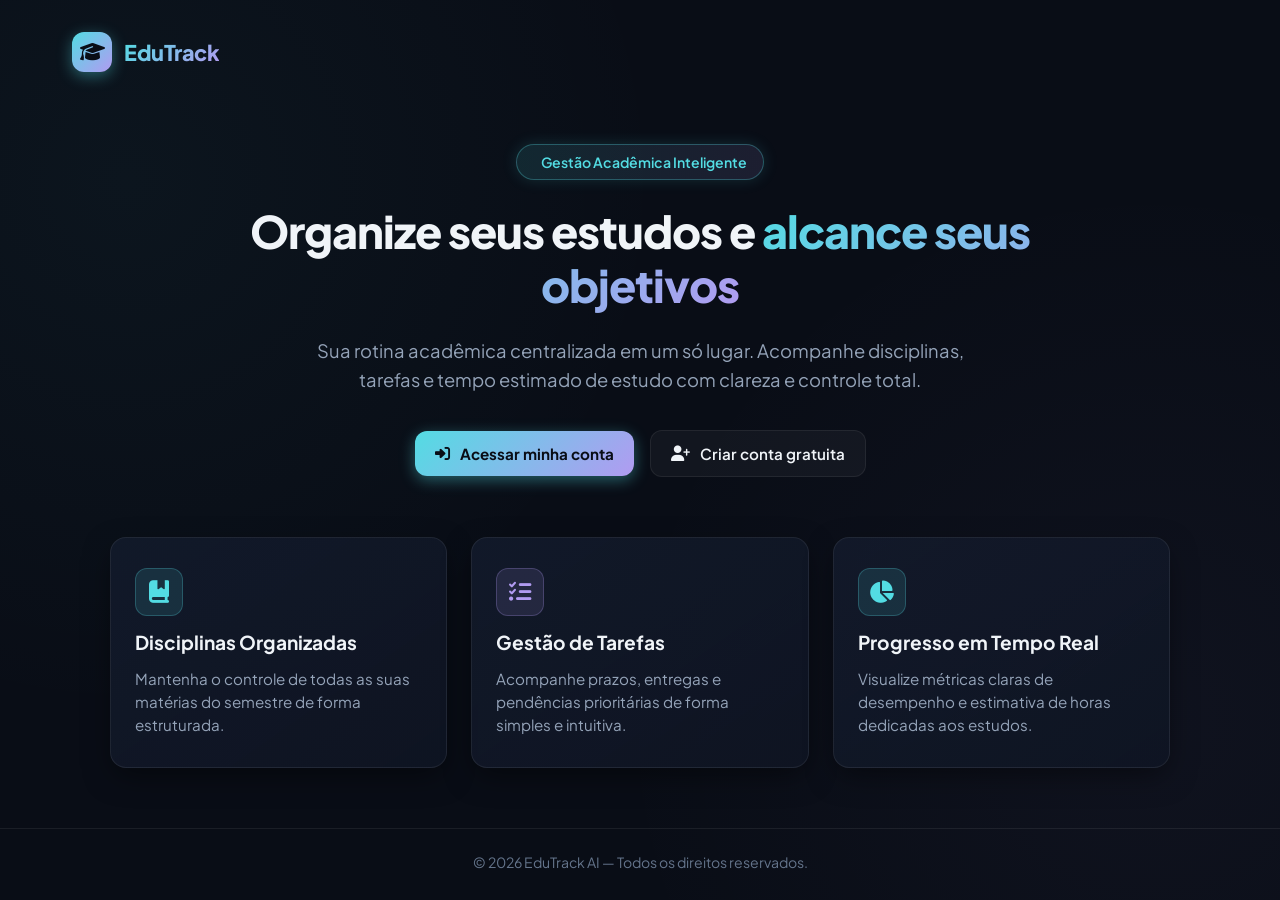
==== commit d3aa9e8f: "Fix: ajustar landing-page e arquivar specs" ====
--- a/index.html
+++ b/index.html
@@ -26,15 +26,6 @@
                 </div>
                 <span class="brand-title">EduTrack</span>
             </div>
-            
-            <div class="landing-nav-actions">
-                <a href="pages/auth/login.html" class="auth-btn-secondary-sm">
-                    <i class="fa-solid fa-arrow-right-to-bracket"></i> Entrar
-                </a>
-                <a href="pages/auth/register.html" class="auth-btn-primary-sm">
-                    <i class="fa-solid fa-user-plus"></i> Criar conta
-                </a>
-            </div>
         </header>
 
         <!-- Landing Hero Section -->
@@ -58,9 +49,6 @@
                     </a>
                     <a href="pages/auth/register.html" class="auth-btn-secondary hero-btn">
                         <i class="fa-solid fa-user-plus"></i> Criar conta gratuita
-                    </a>
-                    <a href="pages/dashboard.html" class="auth-btn-outline hero-btn">
-                        <i class="fa-solid fa-gauge-high"></i> Ver Demo do Dashboard
                     </a>
                 </div>
             </div>
--- a/css/styles.css
+++ b/css/styles.css
@@ -1548,6 +1548,20 @@
     animation: fadeInView 0.3s ease-in-out;
 }
 
+.auth-alert-error {
+    display: flex;
+    align-items: flex-start;
+    gap: 12px;
+    padding: 14px 16px;
+    border-radius: var(--radius-md);
+    background: rgba(255, 99, 132, 0.12);
+    border: 1px solid rgba(255, 99, 132, 0.35);
+    color: #ff6b81;
+    font-size: 0.88rem;
+    line-height: 1.4;
+    animation: fadeInView 0.3s ease-in-out;
+}
+
 /* Responsive Media Queries for Auth Template */
 @media (max-width: 900px) {
     .landing-hero-container {
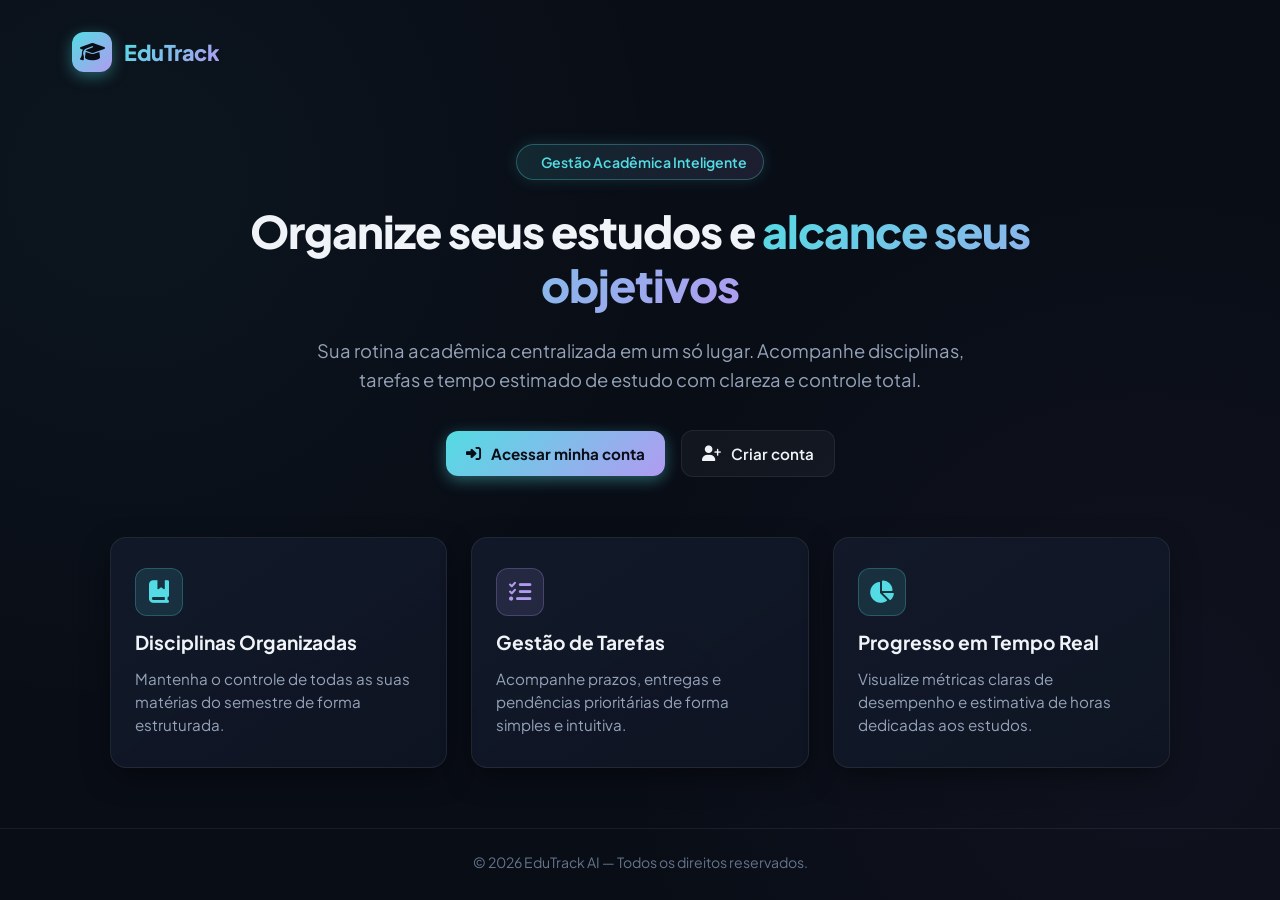
==== commit 5c8a340f: "fix: ajuste no text do botão" ====
--- a/index.html
+++ b/index.html
@@ -48,7 +48,7 @@
                         <i class="fa-solid fa-right-to-bracket"></i> Acessar minha conta
                     </a>
                     <a href="pages/auth/register.html" class="auth-btn-secondary hero-btn">
-                        <i class="fa-solid fa-user-plus"></i> Criar conta gratuita
+                        <i class="fa-solid fa-user-plus"></i> Criar conta
                     </a>
                 </div>
             </div>
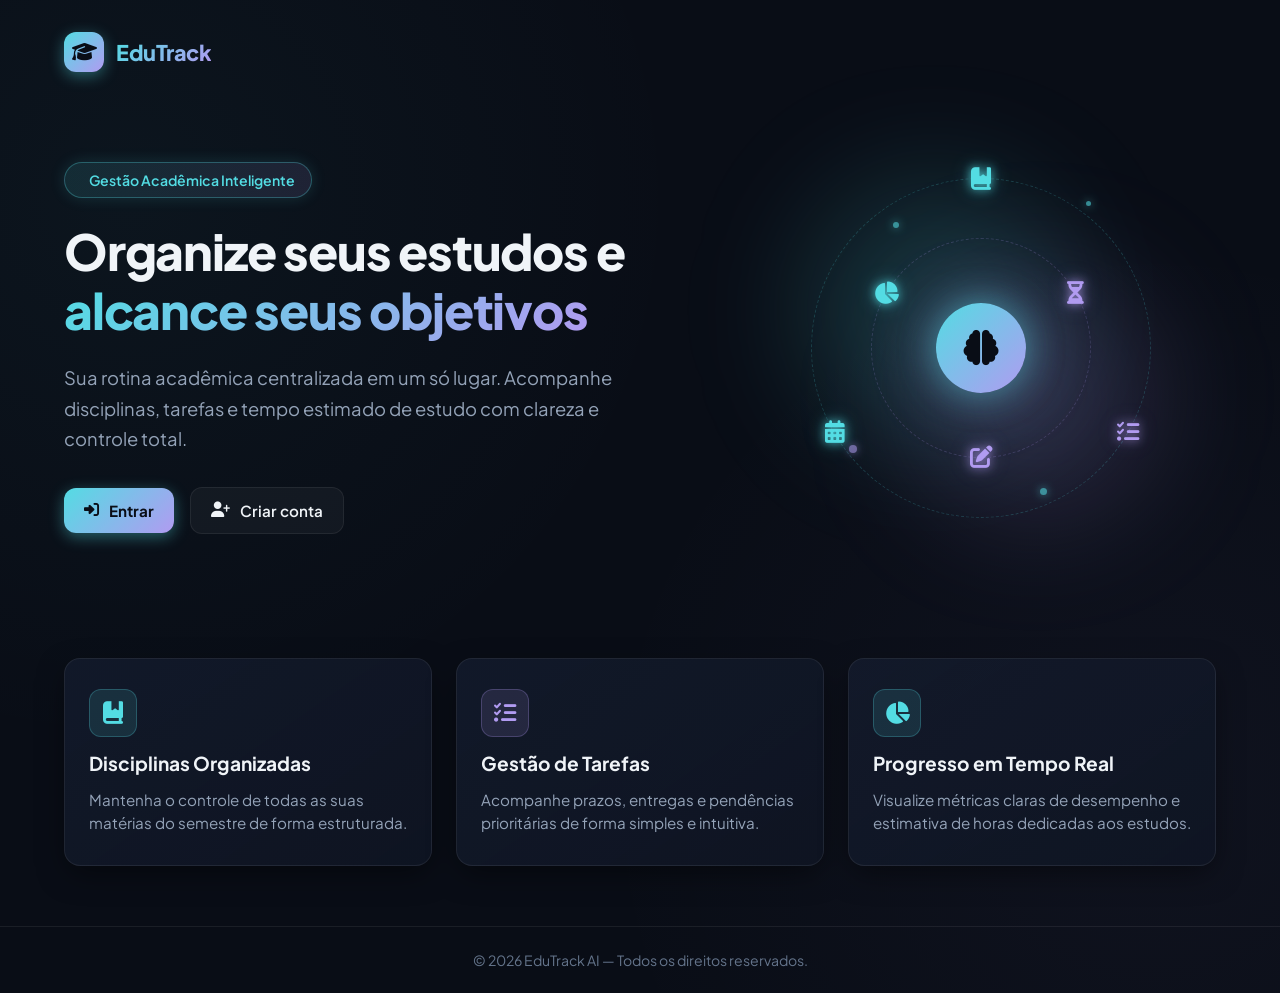
==== commit 93f40549: "fix: ajuste visual da página inicial" ====
--- a/index.html
+++ b/index.html
@@ -18,38 +18,90 @@
          Landing Page Presentation
          ========================================================================== -->
     <div class="landing-page-wrapper">
-        <!-- Landing Header Navigation -->
-        <header class="landing-header">
+        <!-- Discrete Top Brand Bar (No Navbar) -->
+        <div class="top-brand-bar">
             <div class="brand">
                 <div class="brand-icon">
                     <i class="fa-solid fa-graduation-cap"></i>
                 </div>
                 <span class="brand-title">EduTrack</span>
             </div>
-        </header>
+        </div>
 
-        <!-- Landing Hero Section -->
+        <!-- Asymmetrical Hero Section -->
         <main class="landing-hero-container">
-            <div class="landing-hero-content">
-                <div class="hero-badge">
-                    <i class="fa-solid fa-sparkles"></i> Gestão Acadêmica Inteligente
+            <div class="hero-asymmetric-wrapper">
+                <!-- Left Column: Primary Copy & Actions -->
+                <div class="hero-left-content">
+                    <div class="hero-badge">
+                        <i class="fa-solid fa-sparkles"></i> Gestão Acadêmica Inteligente
+                    </div>
+                    
+                    <h1 class="hero-title">
+                        Organize seus estudos e <span class="gradient-text">alcance seus objetivos</span>
+                    </h1>
+                    
+                    <p class="hero-subtitle">
+                        Sua rotina acadêmica centralizada em um só lugar. Acompanhe disciplinas, tarefas e tempo estimado de estudo com clareza e controle total.
+                    </p>
+
+                    <div class="hero-cta-group">
+                        <a href="pages/auth/login.html" class="auth-btn-primary hero-btn">
+                            <i class="fa-solid fa-right-to-bracket"></i> Entrar
+                        </a>
+                        <a href="pages/auth/register.html" class="auth-btn-secondary hero-btn">
+                            <i class="fa-solid fa-user-plus"></i> Criar conta
+                        </a>
+                    </div>
                 </div>
-                
-                <h1 class="hero-title">
-                    Organize seus estudos e <span class="gradient-text">alcance seus objetivos</span>
-                </h1>
-                
-                <p class="hero-subtitle">
-                    Sua rotina acadêmica centralizada em um só lugar. Acompanhe disciplinas, tarefas e tempo estimado de estudo com clareza e controle total.
-                </p>
 
-                <div class="hero-cta-group">
-                    <a href="pages/auth/login.html" class="auth-btn-primary hero-btn">
-                        <i class="fa-solid fa-right-to-bracket"></i> Acessar minha conta
-                    </a>
-                    <a href="pages/auth/register.html" class="auth-btn-secondary hero-btn">
-                        <i class="fa-solid fa-user-plus"></i> Criar conta
-                    </a>
+                <!-- Right Column: Abstract Academic Knowledge Visualization -->
+                <div class="hero-right-visual">
+                    <div class="knowledge-visual-container">
+                        <!-- Background Glows -->
+                        <div class="visual-glow cyan-glow"></div>
+                        <div class="visual-glow lilac-glow"></div>
+                        
+                        <!-- Core & Orbit Structure -->
+                        <div class="knowledge-core-wrapper">
+                            <!-- Outer Orbit Ring with Rotating Orbit Icons -->
+                            <div class="orbit-ring ring-outer">
+                                <div class="orbit-icon icon-cyan pos-outer-1" title="Disciplinas">
+                                    <i class="fa-solid fa-book-bookmark"></i>
+                                </div>
+                                <div class="orbit-icon icon-lilac pos-outer-2" title="Tarefas">
+                                    <i class="fa-solid fa-list-check"></i>
+                                </div>
+                                <div class="orbit-icon icon-cyan pos-outer-3" title="Prazos">
+                                    <i class="fa-solid fa-calendar-days"></i>
+                                </div>
+                            </div>
+
+                            <!-- Inner Orbit Ring with Counter-Rotating Orbit Icons -->
+                            <div class="orbit-ring ring-inner">
+                                <div class="orbit-icon icon-lilac pos-inner-1" title="Anotações">
+                                    <i class="fa-solid fa-pen-to-square"></i>
+                                </div>
+                                <div class="orbit-icon icon-cyan pos-inner-2" title="Progresso">
+                                    <i class="fa-solid fa-chart-pie"></i>
+                                </div>
+                                <div class="orbit-icon icon-lilac pos-inner-3" title="Tempo de Estudo">
+                                    <i class="fa-solid fa-hourglass-half"></i>
+                                </div>
+                            </div>
+                            
+                            <!-- Central Knowledge Core -->
+                            <div class="knowledge-core">
+                                <i class="fa-solid fa-brain"></i>
+                            </div>
+
+                            <!-- Floating Ambient Particles -->
+                            <div class="particle p1"></div>
+                            <div class="particle p2"></div>
+                            <div class="particle p3"></div>
+                            <div class="particle p4"></div>
+                        </div>
+                    </div>
                 </div>
             </div>
 
--- a/css/styles.css
+++ b/css/styles.css
@@ -1082,47 +1082,52 @@
 }
 
 /* ==========================================================================
-   Landing Page Layout Styles
+   Landing Page Layout Styles & Asymmetrical Hero
    ========================================================================== */
 
-.landing-header {
+/* Discrete Top Brand Positioning (No Navbar Container) */
+.top-brand-bar {
     width: 100%;
     max-width: 1200px;
     margin: 0 auto;
-    padding: 24px 20px;
-    display: flex;
-    align-items: center;
-    justify-content: space-between;
-}
-
-.landing-header .brand {
+    padding: 32px 24px 16px 24px;
+    display: flex;
+    align-items: center;
+    justify-content: flex-start;
+}
+
+.top-brand-bar .brand {
     margin-bottom: 0;
-}
-
-.landing-nav-actions {
-    display: flex;
-    align-items: center;
-    gap: 12px;
-}
-
+    padding: 0;
+}
+
+/* Landing Hero Layout Container */
 .landing-hero-container {
     width: 100%;
-    max-width: 1100px;
+    max-width: 1200px;
     margin: 0 auto;
-    padding: 40px 20px 60px 20px;
+    padding: 30px 24px 60px 24px;
     display: flex;
     flex-direction: column;
-    align-items: center;
-    text-align: center;
-    gap: 60px;
+    gap: 80px;
     flex: 1;
 }
 
-.landing-hero-content {
+/* Asymmetrical Hero Two-Column Grid */
+.hero-asymmetric-wrapper {
+    display: grid;
+    grid-template-columns: 1.15fr 0.85fr;
+    gap: 48px;
+    align-items: center;
+    width: 100%;
+    padding: 20px 0;
+}
+
+.hero-left-content {
     display: flex;
     flex-direction: column;
-    align-items: center;
-    max-width: 820px;
+    align-items: flex-start;
+    text-align: left;
     gap: 24px;
 }
 
@@ -1141,33 +1146,246 @@
 }
 
 .hero-title {
-    font-size: 2.8rem;
+    font-size: 3.1rem;
     font-weight: 800;
-    line-height: 1.2;
-    letter-spacing: -1px;
+    line-height: 1.18;
+    letter-spacing: -1.2px;
     color: var(--text-main);
 }
 
 .hero-subtitle {
     font-size: 1.15rem;
     color: var(--text-muted);
-    line-height: 1.6;
-    max-width: 680px;
+    line-height: 1.65;
+    max-width: 580px;
 }
 
 .hero-cta-group {
     display: flex;
     align-items: center;
-    justify-content: center;
     gap: 16px;
-    flex-wrap: wrap;
-    margin-top: 12px;
+    margin-top: 8px;
 }
 
 .hero-btn {
-    padding: 14px 28px;
+    padding: 14px 32px;
     font-size: 1rem;
     border-radius: var(--radius-md);
+}
+
+/* ==========================================================================
+   Abstract Academic Knowledge Visualization Component (Right Column)
+   ========================================================================== */
+
+.hero-right-visual {
+    width: 100%;
+    display: flex;
+    justify-content: center;
+    align-items: center;
+}
+
+.knowledge-visual-container {
+    position: relative;
+    width: 100%;
+    max-width: 440px;
+    height: 420px;
+    display: flex;
+    align-items: center;
+    justify-content: center;
+}
+
+/* Ambient Radial Glow Backgrounds */
+.visual-glow {
+    position: absolute;
+    border-radius: 50%;
+    filter: blur(60px);
+    pointer-events: none;
+}
+
+.visual-glow.cyan-glow {
+    width: 260px;
+    height: 260px;
+    top: 10%;
+    left: 10%;
+    background: rgba(83, 220, 227, 0.18);
+}
+
+.visual-glow.lilac-glow {
+    width: 240px;
+    height: 240px;
+    bottom: 10%;
+    right: 10%;
+    background: rgba(177, 155, 241, 0.18);
+}
+
+/* Core Wrapper & Orbiting Rings */
+.knowledge-core-wrapper {
+    position: relative;
+    width: 100%;
+    height: 100%;
+    display: flex;
+    align-items: center;
+    justify-content: center;
+}
+
+.orbit-ring {
+    position: absolute;
+    border-radius: 50%;
+    border: 1px dashed rgba(255, 255, 255, 0.12);
+    pointer-events: none;
+}
+
+.orbit-ring.ring-outer {
+    width: 340px;
+    height: 340px;
+    border-color: rgba(83, 220, 227, 0.2);
+    animation: rotateRing 35s linear infinite;
+}
+
+.orbit-ring.ring-inner {
+    width: 220px;
+    height: 220px;
+    border-color: rgba(177, 155, 241, 0.2);
+    animation: rotateRing 25s linear infinite reverse;
+}
+
+@keyframes rotateRing {
+    from { transform: rotate(0deg); }
+    to { transform: rotate(360deg); }
+}
+
+/* Central Knowledge Core */
+.knowledge-core {
+    width: 90px;
+    height: 90px;
+    border-radius: 50%;
+    background: var(--gradient-primary);
+    display: flex;
+    align-items: center;
+    justify-content: center;
+    color: var(--bg-main);
+    font-size: 2.2rem;
+    box-shadow: 0 0 35px rgba(83, 220, 227, 0.5), 0 0 70px rgba(177, 155, 241, 0.3);
+    z-index: 5;
+    animation: pulseCore 3s ease-in-out infinite alternate;
+}
+
+@keyframes pulseCore {
+    0% { transform: scale(1); box-shadow: 0 0 35px rgba(83, 220, 227, 0.5); }
+    100% { transform: scale(1.08); box-shadow: 0 0 50px rgba(177, 155, 241, 0.7); }
+}
+
+/* Orbiting Individual Icons (No Cards, No Boxes, No Text) */
+.orbit-icon {
+    position: absolute;
+    width: 38px;
+    height: 38px;
+    display: flex;
+    align-items: center;
+    justify-content: center;
+    background: transparent;
+    border: none;
+    box-shadow: none;
+    pointer-events: auto;
+    cursor: pointer;
+    z-index: 10;
+}
+
+.orbit-icon i {
+    font-size: 1.4rem;
+    transition: var(--transition);
+}
+
+.orbit-icon.icon-cyan i {
+    color: var(--accent-cyan);
+    text-shadow: 0 0 10px rgba(83, 220, 227, 0.8), 0 0 20px rgba(83, 220, 227, 0.4);
+}
+
+.orbit-icon.icon-lilac i {
+    color: var(--accent-lilac);
+    text-shadow: 0 0 10px rgba(177, 155, 241, 0.8), 0 0 20px rgba(177, 155, 241, 0.4);
+}
+
+.orbit-icon:hover i {
+    transform: scale(1.3) !important;
+    filter: brightness(1.3);
+}
+
+/* Outer Ring Icons Counter-Rotation (Keep upright while ring rotates 35s clockwise) */
+.ring-outer .orbit-icon i {
+    animation: counterRotateOuter 35s linear infinite;
+}
+
+@keyframes counterRotateOuter {
+    from { transform: rotate(0deg); }
+    to { transform: rotate(-360deg); }
+}
+
+/* Inner Ring Icons Counter-Rotation (Keep upright while ring rotates 25s counter-clockwise) */
+.ring-inner .orbit-icon i {
+    animation: counterRotateInner 25s linear infinite;
+}
+
+@keyframes counterRotateInner {
+    from { transform: rotate(0deg); }
+    to { transform: rotate(360deg); }
+}
+
+/* Positions on Outer Ring Perimeter (340px) */
+.pos-outer-1 {
+    top: 0;
+    left: 50%;
+    transform: translate(-50%, -50%);
+}
+
+.pos-outer-2 {
+    top: 75%;
+    left: 93.3%;
+    transform: translate(-50%, -50%);
+}
+
+.pos-outer-3 {
+    top: 75%;
+    left: 6.7%;
+    transform: translate(-50%, -50%);
+}
+
+/* Positions on Inner Ring Perimeter (220px) */
+.pos-inner-1 {
+    top: 100%;
+    left: 50%;
+    transform: translate(-50%, -50%);
+}
+
+.pos-inner-2 {
+    top: 25%;
+    left: 6.7%;
+    transform: translate(-50%, -50%);
+}
+
+.pos-inner-3 {
+    top: 25%;
+    left: 93.3%;
+    transform: translate(-50%, -50%);
+}
+
+/* Ambient Particles */
+.particle {
+    position: absolute;
+    border-radius: 50%;
+    background: var(--accent-cyan);
+    opacity: 0.6;
+    box-shadow: 0 0 8px var(--accent-cyan);
+}
+
+.particle.p1 { width: 6px; height: 6px; top: 20%; left: 30%; animation: particlePulse 3s infinite; }
+.particle.p2 { width: 8px; height: 8px; bottom: 25%; left: 20%; background: var(--accent-lilac); box-shadow: 0 0 8px var(--accent-lilac); animation: particlePulse 4s infinite 1s; }
+.particle.p3 { width: 5px; height: 5px; top: 15%; right: 25%; animation: particlePulse 2.5s infinite 0.5s; }
+.particle.p4 { width: 7px; height: 7px; bottom: 15%; right: 35%; animation: particlePulse 3.5s infinite 1.5s; }
+
+@keyframes particlePulse {
+    0%, 100% { opacity: 0.3; transform: scale(0.8); }
+    50% { opacity: 0.9; transform: scale(1.3); }
 }
 
 /* Features Grid */
@@ -1562,49 +1780,114 @@
     animation: fadeInView 0.3s ease-in-out;
 }
 
-/* Responsive Media Queries for Auth Template */
-@media (max-width: 900px) {
+/* Responsive Media Queries for Landing Page & Auth Template */
+@media (max-width: 991px) {
+    .top-brand-bar {
+        justify-content: center;
+        padding: 24px 20px 12px 20px;
+    }
+
     .landing-hero-container {
-        padding: 30px 16px 40px 16px;
+        padding: 20px 16px 50px 16px;
+        gap: 50px;
+    }
+
+    .hero-asymmetric-wrapper {
+        grid-template-columns: 1fr;
         gap: 40px;
     }
 
+    .hero-left-content {
+        align-items: center;
+        text-align: center;
+    }
+
     .hero-title {
-        font-size: 2.2rem;
+        font-size: 2.3rem;
+    }
+
+    .hero-subtitle {
+        max-width: 100%;
     }
 
     .landing-features-grid {
         grid-template-columns: 1fr;
         gap: 16px;
     }
+
+    .knowledge-visual-container {
+        max-width: 360px;
+        height: 350px;
+    }
+
+    .orbit-ring.ring-outer {
+        width: 280px;
+        height: 280px;
+    }
+
+    .orbit-ring.ring-inner {
+        width: 180px;
+        height: 180px;
+    }
+
+    .orbit-icon i {
+        font-size: 1.2rem;
+    }
 }
 
 @media (max-width: 576px) {
-    .landing-header {
-        padding: 16px;
-    }
-
-    .landing-header .brand-title {
-        font-size: 1.15rem;
+    .top-brand-bar {
+        padding: 20px 16px 8px 16px;
+        justify-content: center;
+    }
+
+    .top-brand-bar .brand-title {
+        font-size: 1.2rem;
     }
 
     .hero-title {
-        font-size: 1.75rem;
+        font-size: 1.85rem;
     }
 
     .hero-subtitle {
-        font-size: 1rem;
+        font-size: 0.98rem;
     }
 
     .hero-cta-group {
         flex-direction: column;
         width: 100%;
+        gap: 12px;
     }
 
     .hero-btn {
         width: 100%;
     }
 
+    .knowledge-visual-container {
+        max-width: 300px;
+        height: 310px;
+    }
+
+    .orbit-ring.ring-outer {
+        width: 240px;
+        height: 240px;
+    }
+
+    .orbit-ring.ring-inner {
+        width: 150px;
+        height: 150px;
+    }
+
+    .knowledge-core {
+        width: 70px;
+        height: 70px;
+        font-size: 1.7rem;
+    }
+
+    .orbit-icon i {
+        font-size: 1.05rem;
+    }
+
     .auth-card {
         padding: 28px 20px;
     }
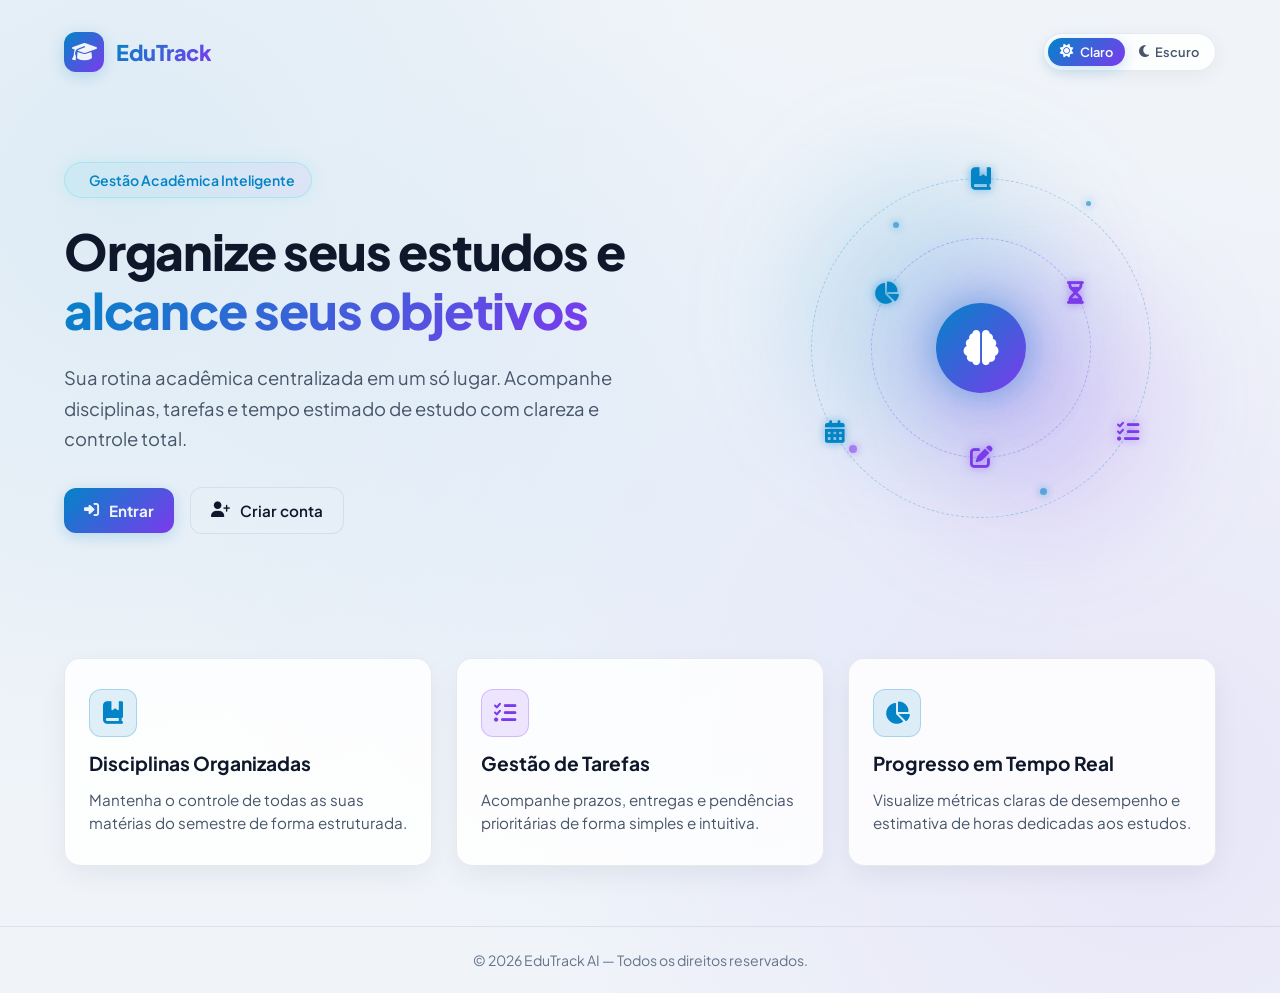
==== commit a3b28e0f: "feat: configurações e tema claro-escuro" ====
--- a/index.html
+++ b/index.html
@@ -11,6 +11,14 @@
     
     <!-- Custom Stylesheet -->
     <link rel="stylesheet" href="css/styles.css">
+    
+    <!-- Early Theme Restore Script -->
+    <script>
+        (function() {
+            var t = localStorage.getItem('edutrack_theme') || 'light';
+            document.documentElement.setAttribute('data-theme', t);
+        })();
+    </script>
 </head>
 <body class="auth-body">
 
@@ -25,6 +33,17 @@
                     <i class="fa-solid fa-graduation-cap"></i>
                 </div>
                 <span class="brand-title">EduTrack</span>
+            </div>
+            <!-- Accessible Theme Switcher Control -->
+            <div class="theme-toggle-container" role="region" aria-label="Alternar tema">
+                <button type="button" class="theme-toggle-btn" data-theme-target="light" title="Modo claro">
+                    <i class="fa-solid fa-sun"></i>
+                    <span>Claro</span>
+                </button>
+                <button type="button" class="theme-toggle-btn" data-theme-target="dark" title="Modo escuro">
+                    <i class="fa-solid fa-moon"></i>
+                    <span>Escuro</span>
+                </button>
             </div>
         </div>
 
--- a/css/styles.css
+++ b/css/styles.css
@@ -14,6 +14,85 @@
 @import url('https://fonts.googleapis.com/css2?family=Plus+Jakarta+Sans:wght@400;500;600;700;800&display=swap');
 
 :root {
+    /* Shared Layout & Utility Variables */
+    --sidebar-width: 260px;
+    --right-panel-width: 330px;
+    --radius-lg: 16px;
+    --radius-md: 12px;
+    --radius-sm: 8px;
+    --transition: all 0.25s ease-in-out;
+    
+    /* Default (Light Mode) Tokens */
+    --bg-main: #f0f4f9;
+    --bg-secondary: #ffffff;
+    --bg-card: rgba(255, 255, 255, 0.85);
+    --bg-card-hover: rgba(255, 255, 255, 0.98);
+    
+    --border-color: rgba(148, 163, 184, 0.22);
+    --border-glow: rgba(14, 165, 233, 0.35);
+    
+    --accent-cyan: #0284c7;
+    --accent-cyan-rgb: 2, 132, 199;
+    --accent-lilac: #7c3aed;
+    --accent-lilac-rgb: 124, 58, 237;
+    
+    --gradient-primary: linear-gradient(135deg, #0284c7 0%, #7c3aed 100%);
+    --gradient-card: linear-gradient(145deg, rgba(255, 255, 255, 0.92) 0%, rgba(241, 245, 249, 0.88) 100%);
+    
+    --text-main: #0f172a;
+    --text-muted: #475569;
+    --text-dim: #64748b;
+    
+    --shadow-cyan: 0 4px 15px rgba(2, 132, 199, 0.22);
+    --shadow-lilac: 0 4px 15px rgba(124, 58, 237, 0.2);
+    --shadow-card: 0 10px 30px -5px rgba(15, 23, 42, 0.08);
+    --shadow-subtle: 0 4px 20px rgba(0, 0, 0, 0.05);
+    
+    --bg-radial-1: rgba(2, 132, 199, 0.08);
+    --bg-radial-2: rgba(124, 58, 237, 0.08);
+    --bg-radial-3: rgba(59, 130, 246, 0.05);
+    
+    --card-backdrop: blur(12px);
+    --brand-icon-text: #ffffff;
+}
+
+/* Explicit Light Mode Selector */
+[data-theme="light"] {
+    --bg-main: #f0f4f9;
+    --bg-secondary: #ffffff;
+    --bg-card: rgba(255, 255, 255, 0.85);
+    --bg-card-hover: rgba(255, 255, 255, 0.98);
+    
+    --border-color: rgba(148, 163, 184, 0.22);
+    --border-glow: rgba(14, 165, 233, 0.35);
+    
+    --accent-cyan: #0284c7;
+    --accent-cyan-rgb: 2, 132, 199;
+    --accent-lilac: #7c3aed;
+    --accent-lilac-rgb: 124, 58, 237;
+    
+    --gradient-primary: linear-gradient(135deg, #0284c7 0%, #7c3aed 100%);
+    --gradient-card: linear-gradient(145deg, rgba(255, 255, 255, 0.92) 0%, rgba(241, 245, 249, 0.88) 100%);
+    
+    --text-main: #0f172a;
+    --text-muted: #475569;
+    --text-dim: #64748b;
+    
+    --shadow-cyan: 0 4px 15px rgba(2, 132, 199, 0.22);
+    --shadow-lilac: 0 4px 15px rgba(124, 58, 237, 0.2);
+    --shadow-card: 0 10px 30px -5px rgba(15, 23, 42, 0.08);
+    --shadow-subtle: 0 4px 20px rgba(0, 0, 0, 0.05);
+    
+    --bg-radial-1: rgba(2, 132, 199, 0.08);
+    --bg-radial-2: rgba(124, 58, 237, 0.08);
+    --bg-radial-3: rgba(59, 130, 246, 0.05);
+    
+    --card-backdrop: blur(12px);
+    --brand-icon-text: #ffffff;
+}
+
+/* Preserved Dark Mode Selector - Exact original colors */
+[data-theme="dark"] {
     --bg-main: #090d16;
     --bg-secondary: #0f1523;
     --bg-card: #141c2e;
@@ -37,13 +116,14 @@
     --shadow-cyan: 0 4px 15px rgba(83, 220, 227, 0.4);
     --shadow-lilac: 0 0 10px rgba(177, 155, 241, 0.3);
     --shadow-card: 0 10px 30px -5px rgba(0, 0, 0, 0.5);
+    --shadow-subtle: 0 4px 20px rgba(0, 0, 0, 0.3);
     
-    --sidebar-width: 260px;
-    --right-panel-width: 330px;
-    --radius-lg: 16px;
-    --radius-md: 12px;
-    --radius-sm: 8px;
-    --transition: all 0.25s ease-in-out;
+    --bg-radial-1: rgba(83, 220, 227, 0.04);
+    --bg-radial-2: rgba(177, 155, 241, 0.04);
+    --bg-radial-3: rgba(83, 220, 227, 0.02);
+    
+    --card-backdrop: none;
+    --brand-icon-text: #090d16;
 }
 
 * {
@@ -60,8 +140,58 @@
     display: flex;
     overflow-x: hidden;
     background-image: 
-        radial-gradient(circle at 10% 20%, rgba(83, 220, 227, 0.04) 0%, transparent 40%),
-        radial-gradient(circle at 90% 80%, rgba(177, 155, 241, 0.04) 0%, transparent 40%);
+        radial-gradient(circle at 10% 20%, var(--bg-radial-1) 0%, transparent 45%),
+        radial-gradient(circle at 90% 80%, var(--bg-radial-2) 0%, transparent 45%),
+        radial-gradient(circle at 50% 50%, var(--bg-radial-3) 0%, transparent 60%);
+    transition: background-color 0.3s ease, color 0.3s ease;
+}
+
+/* ==========================================================================
+   Theme Switcher Control Component
+   ========================================================================== */
+.theme-toggle-container {
+    display: inline-flex;
+    align-items: center;
+    background-color: var(--bg-card);
+    border: 1px solid var(--border-color);
+    padding: 4px;
+    border-radius: 30px;
+    box-shadow: var(--shadow-subtle);
+    gap: 2px;
+    user-select: none;
+    transition: var(--transition);
+}
+
+.theme-toggle-btn {
+    display: inline-flex;
+    align-items: center;
+    gap: 6px;
+    padding: 6px 12px;
+    border-radius: 20px;
+    border: none;
+    background: transparent;
+    color: var(--text-muted);
+    font-size: 0.8rem;
+    font-weight: 600;
+    cursor: pointer;
+    font-family: inherit;
+    transition: var(--transition);
+    white-space: nowrap;
+}
+
+.theme-toggle-btn i {
+    font-size: 0.85rem;
+    transition: var(--transition);
+}
+
+.theme-toggle-btn:hover {
+    color: var(--text-main);
+}
+
+.theme-toggle-btn.active {
+    background: var(--gradient-primary);
+    color: var(--brand-icon-text);
+    box-shadow: var(--shadow-cyan);
 }
 
 /* ==========================================================================
@@ -1093,7 +1223,8 @@
     padding: 32px 24px 16px 24px;
     display: flex;
     align-items: center;
-    justify-content: flex-start;
+    justify-content: space-between;
+    gap: 16px;
 }
 
 .top-brand-bar .brand {
@@ -1207,7 +1338,7 @@
     height: 260px;
     top: 10%;
     left: 10%;
-    background: rgba(83, 220, 227, 0.18);
+    background: rgba(var(--accent-cyan-rgb), 0.18);
 }
 
 .visual-glow.lilac-glow {
@@ -1215,7 +1346,7 @@
     height: 240px;
     bottom: 10%;
     right: 10%;
-    background: rgba(177, 155, 241, 0.18);
+    background: rgba(var(--accent-lilac-rgb), 0.18);
 }
 
 /* Core Wrapper & Orbiting Rings */
@@ -1231,21 +1362,21 @@
 .orbit-ring {
     position: absolute;
     border-radius: 50%;
-    border: 1px dashed rgba(255, 255, 255, 0.12);
+    border: 1px dashed rgba(148, 163, 184, 0.25);
     pointer-events: none;
 }
 
 .orbit-ring.ring-outer {
     width: 340px;
     height: 340px;
-    border-color: rgba(83, 220, 227, 0.2);
+    border-color: rgba(var(--accent-cyan-rgb), 0.3);
     animation: rotateRing 35s linear infinite;
 }
 
 .orbit-ring.ring-inner {
     width: 220px;
     height: 220px;
-    border-color: rgba(177, 155, 241, 0.2);
+    border-color: rgba(var(--accent-lilac-rgb), 0.3);
     animation: rotateRing 25s linear infinite reverse;
 }
 
@@ -1263,16 +1394,16 @@
     display: flex;
     align-items: center;
     justify-content: center;
-    color: var(--bg-main);
+    color: var(--brand-icon-text);
     font-size: 2.2rem;
-    box-shadow: 0 0 35px rgba(83, 220, 227, 0.5), 0 0 70px rgba(177, 155, 241, 0.3);
+    box-shadow: 0 0 35px rgba(var(--accent-cyan-rgb), 0.4), 0 0 70px rgba(var(--accent-lilac-rgb), 0.3);
     z-index: 5;
     animation: pulseCore 3s ease-in-out infinite alternate;
 }
 
 @keyframes pulseCore {
-    0% { transform: scale(1); box-shadow: 0 0 35px rgba(83, 220, 227, 0.5); }
-    100% { transform: scale(1.08); box-shadow: 0 0 50px rgba(177, 155, 241, 0.7); }
+    0% { transform: scale(1); box-shadow: 0 0 35px rgba(var(--accent-cyan-rgb), 0.4); }
+    100% { transform: scale(1.08); box-shadow: 0 0 50px rgba(var(--accent-lilac-rgb), 0.6); }
 }
 
 /* Orbiting Individual Icons (No Cards, No Boxes, No Text) */
@@ -1298,12 +1429,12 @@
 
 .orbit-icon.icon-cyan i {
     color: var(--accent-cyan);
-    text-shadow: 0 0 10px rgba(83, 220, 227, 0.8), 0 0 20px rgba(83, 220, 227, 0.4);
+    text-shadow: 0 0 10px rgba(var(--accent-cyan-rgb), 0.6);
 }
 
 .orbit-icon.icon-lilac i {
     color: var(--accent-lilac);
-    text-shadow: 0 0 10px rgba(177, 155, 241, 0.8), 0 0 20px rgba(177, 155, 241, 0.4);
+    text-shadow: 0 0 10px rgba(var(--accent-lilac-rgb), 0.6);
 }
 
 .orbit-icon:hover i {
@@ -1397,7 +1528,7 @@
 }
 
 .landing-feature-card {
-    background: var(--gradient-card);
+    background: var(--bg-card);
     border: 1px solid var(--border-color);
     border-radius: var(--radius-lg);
     padding: 30px 24px;
@@ -1407,12 +1538,13 @@
     gap: 14px;
     transition: var(--transition);
     box-shadow: var(--shadow-card);
+    backdrop-filter: var(--card-backdrop);
 }
 
 .landing-feature-card:hover {
-    border-color: rgba(83, 220, 227, 0.3);
+    border-color: var(--border-glow);
     transform: translateY(-4px);
-    box-shadow: 0 15px 35px -5px rgba(0, 0, 0, 0.6), 0 0 15px rgba(83, 220, 227, 0.15);
+    box-shadow: var(--shadow-card), 0 0 15px var(--border-glow);
 }
 
 .feature-icon {
@@ -1426,15 +1558,15 @@
 }
 
 .feature-icon.cyan {
-    background: rgba(83, 220, 227, 0.12);
+    background: rgba(var(--accent-cyan-rgb), 0.12);
     color: var(--accent-cyan);
-    border: 1px solid rgba(83, 220, 227, 0.25);
+    border: 1px solid rgba(var(--accent-cyan-rgb), 0.25);
 }
 
 .feature-icon.lilac {
-    background: rgba(177, 155, 241, 0.12);
+    background: rgba(var(--accent-lilac-rgb), 0.12);
     color: var(--accent-lilac);
-    border: 1px solid rgba(177, 155, 241, 0.25);
+    border: 1px solid rgba(var(--accent-lilac-rgb), 0.25);
 }
 
 .landing-feature-card h3 {
@@ -1887,13 +2019,309 @@
     .orbit-icon i {
         font-size: 1.05rem;
     }
-
-    .auth-card {
-        padding: 28px 20px;
-    }
-
-    .auth-container {
-        padding: 20px 12px;
-    }
-}
-
+}
+
+/* ==========================================================================
+   Settings Page & Theme Selection Component Styles
+   ========================================================================== */
+.settings-grid {
+    display: flex;
+    flex-direction: column;
+    gap: 28px;
+    margin-top: 10px;
+    width: 100%;
+}
+
+.settings-card {
+    background: var(--bg-card);
+    border: 1px solid var(--border-color);
+    border-radius: var(--radius-lg);
+    padding: 28px 24px;
+    box-shadow: var(--shadow-card);
+    backdrop-filter: var(--card-backdrop);
+    display: flex;
+    flex-direction: column;
+    gap: 24px;
+    transition: var(--transition);
+}
+
+.settings-card-header {
+    display: flex;
+    align-items: center;
+    gap: 16px;
+    padding-bottom: 18px;
+    border-bottom: 1px solid var(--border-color);
+}
+
+.settings-card-header h2 {
+    font-size: 1.25rem;
+    font-weight: 700;
+    color: var(--text-main);
+    margin-bottom: 2px;
+}
+
+.settings-card-header p {
+    font-size: 0.88rem;
+    color: var(--text-muted);
+}
+
+.settings-card-icon {
+    width: 44px;
+    height: 44px;
+    border-radius: var(--radius-md);
+    display: flex;
+    align-items: center;
+    justify-content: center;
+    font-size: 1.2rem;
+    flex-shrink: 0;
+}
+
+.settings-card-icon.cyan {
+    background: rgba(var(--accent-cyan-rgb), 0.12);
+    color: var(--accent-cyan);
+    border: 1px solid rgba(var(--accent-cyan-rgb), 0.25);
+}
+
+.settings-card-icon.lilac {
+    background: rgba(var(--accent-lilac-rgb), 0.12);
+    color: var(--accent-lilac);
+    border: 1px solid rgba(var(--accent-lilac-rgb), 0.25);
+}
+
+/* Profile Section Styles */
+.profile-details-wrapper {
+    display: flex;
+    align-items: flex-start;
+    gap: 28px;
+}
+
+@media (max-width: 640px) {
+    .profile-details-wrapper {
+        flex-direction: column;
+        align-items: center;
+        text-align: center;
+    }
+}
+
+.profile-avatar-container {
+    flex-shrink: 0;
+}
+
+.profile-avatar-large {
+    width: 90px;
+    height: 90px;
+    border-radius: 50%;
+    background: var(--gradient-primary);
+    color: var(--brand-icon-text);
+    display: flex;
+    align-items: center;
+    justify-content: center;
+    font-size: 2rem;
+    font-weight: 800;
+    box-shadow: var(--shadow-cyan);
+    border: 3px solid var(--bg-secondary);
+    overflow: hidden;
+}
+
+.profile-avatar-large img {
+    width: 100%;
+    height: 100%;
+    object-fit: cover;
+}
+
+.profile-fields-grid {
+    display: grid;
+    grid-template-columns: repeat(auto-fit, minmax(240px, 1fr));
+    gap: 16px;
+    width: 100%;
+}
+
+.profile-field-item {
+    display: flex;
+    flex-direction: column;
+    gap: 6px;
+    background: var(--bg-secondary);
+    border: 1px solid var(--border-color);
+    padding: 14px 18px;
+    border-radius: var(--radius-md);
+}
+
+.profile-field-item label {
+    font-size: 0.8rem;
+    font-weight: 600;
+    color: var(--text-muted);
+    display: flex;
+    align-items: center;
+    gap: 6px;
+}
+
+.profile-field-value {
+    font-size: 1rem;
+    font-weight: 700;
+    color: var(--text-main);
+    word-break: break-word;
+}
+
+.profile-status-badge {
+    display: inline-flex;
+    align-items: center;
+    gap: 8px;
+    color: var(--accent-cyan);
+    font-weight: 600;
+    font-size: 0.9rem;
+}
+
+/* Theme Selection Cards Styles */
+.theme-selection-grid {
+    display: grid;
+    grid-template-columns: 1fr 1fr;
+    gap: 20px;
+}
+
+@media (max-width: 768px) {
+    .theme-selection-grid {
+        grid-template-columns: 1fr;
+    }
+}
+
+.theme-option-card {
+    background: var(--bg-secondary);
+    border: 2px solid var(--border-color);
+    border-radius: var(--radius-lg);
+    padding: 20px;
+    cursor: pointer;
+    transition: var(--transition);
+    display: flex;
+    flex-direction: column;
+    gap: 16px;
+    position: relative;
+    user-select: none;
+}
+
+.theme-option-card:hover {
+    border-color: var(--border-glow);
+    transform: translateY(-2px);
+    box-shadow: var(--shadow-subtle);
+}
+
+.theme-option-card.active {
+    border-color: var(--accent-cyan);
+    box-shadow: 0 0 20px rgba(var(--accent-cyan-rgb), 0.25);
+    background: var(--bg-card-hover);
+}
+
+.theme-active-indicator {
+    display: none;
+    align-items: center;
+    gap: 6px;
+    font-size: 0.8rem;
+    font-weight: 700;
+    color: var(--accent-cyan);
+    background: rgba(var(--accent-cyan-rgb), 0.12);
+    padding: 4px 10px;
+    border-radius: 20px;
+}
+
+.theme-option-card.active .theme-active-indicator {
+    display: inline-flex;
+}
+
+.theme-card-preview {
+    width: 100%;
+    height: 110px;
+    border-radius: var(--radius-md);
+    border: 1px solid var(--border-color);
+    overflow: hidden;
+    display: flex;
+    flex-direction: column;
+    box-shadow: 0 4px 10px rgba(0, 0, 0, 0.08);
+}
+
+.theme-card-preview.light-preview {
+    background: #f0f4f9;
+}
+
+.theme-card-preview.light-preview .preview-header {
+    height: 18px;
+    background: #ffffff;
+    border-bottom: 1px solid rgba(148, 163, 184, 0.2);
+}
+
+.theme-card-preview.light-preview .preview-sidebar {
+    width: 30%;
+    background: #ffffff;
+    border-right: 1px solid rgba(148, 163, 184, 0.2);
+}
+
+.theme-card-preview.light-preview .preview-block {
+    background: rgba(2, 132, 199, 0.15);
+    height: 24px;
+    border-radius: 4px;
+    margin-bottom: 6px;
+}
+
+.theme-card-preview.dark-preview {
+    background: #090d16;
+}
+
+.theme-card-preview.dark-preview .preview-header {
+    height: 18px;
+    background: #0f1523;
+    border-bottom: 1px solid rgba(255, 255, 255, 0.07);
+}
+
+.theme-card-preview.dark-preview .preview-sidebar {
+    width: 30%;
+    background: #0f1523;
+    border-right: 1px solid rgba(255, 255, 255, 0.07);
+}
+
+.theme-card-preview.dark-preview .preview-block {
+    background: rgba(83, 220, 227, 0.15);
+    height: 24px;
+    border-radius: 4px;
+    margin-bottom: 6px;
+}
+
+.preview-body {
+    display: flex;
+    flex: 1;
+}
+
+.preview-content {
+    flex: 1;
+    padding: 10px;
+}
+
+.preview-block.sm {
+    height: 16px;
+    opacity: 0.6;
+}
+
+.theme-option-info {
+    display: flex;
+    flex-direction: column;
+    gap: 8px;
+}
+
+.theme-option-header {
+    display: flex;
+    align-items: center;
+    justify-content: space-between;
+}
+
+.theme-option-header h3 {
+    font-size: 1.05rem;
+    font-weight: 700;
+    color: var(--text-main);
+    display: flex;
+    align-items: center;
+    gap: 8px;
+}
+
+.theme-option-info p {
+    font-size: 0.85rem;
+    color: var(--text-muted);
+    line-height: 1.45;
+}
+
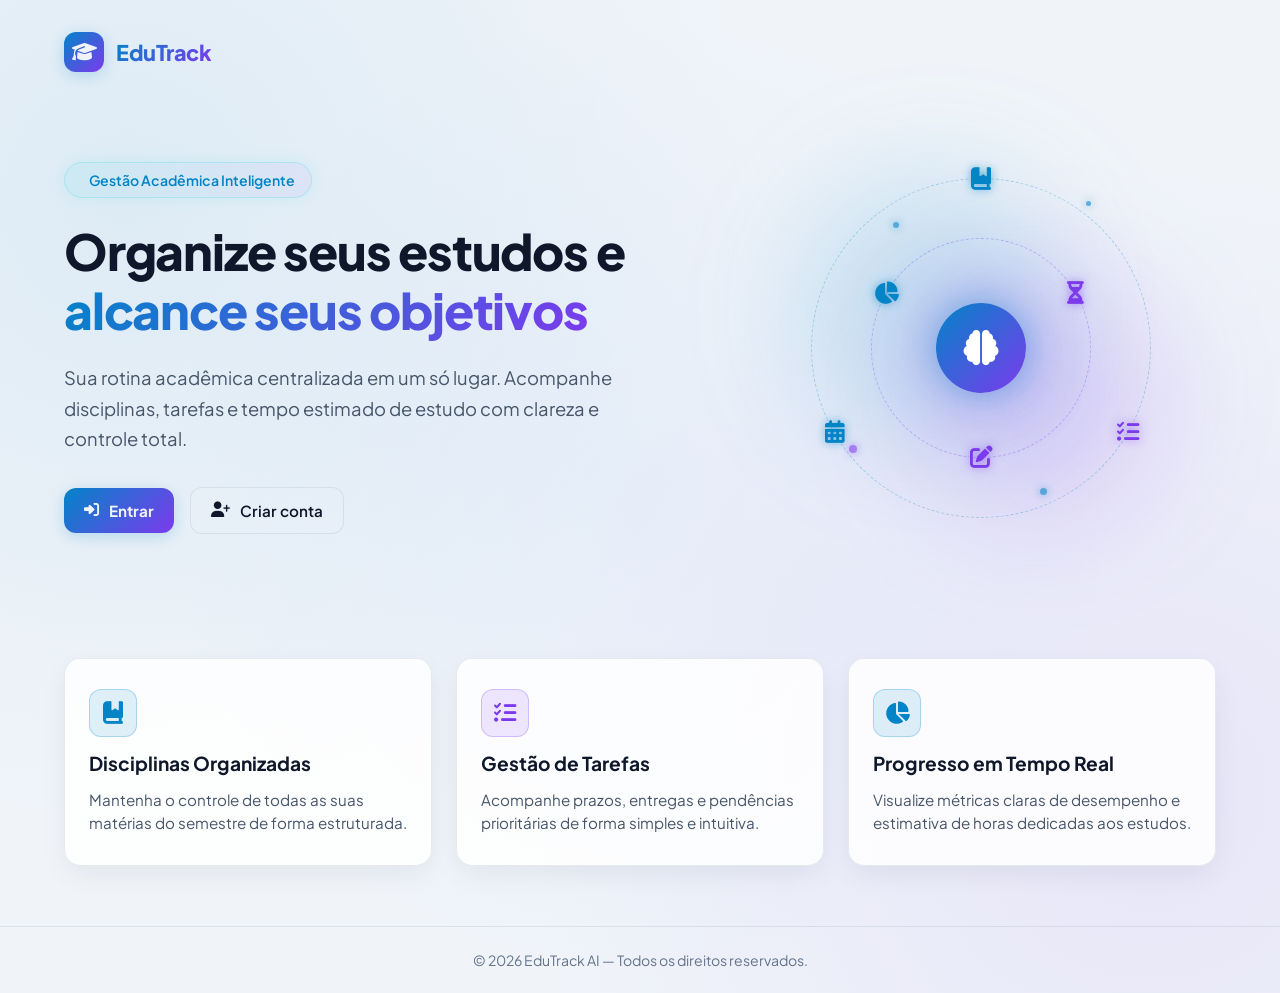
==== commit 58205577: "style: retirar tema claro/escuro da tela inicial" ====
--- a/index.html
+++ b/index.html
@@ -33,17 +33,6 @@
                     <i class="fa-solid fa-graduation-cap"></i>
                 </div>
                 <span class="brand-title">EduTrack</span>
-            </div>
-            <!-- Accessible Theme Switcher Control -->
-            <div class="theme-toggle-container" role="region" aria-label="Alternar tema">
-                <button type="button" class="theme-toggle-btn" data-theme-target="light" title="Modo claro">
-                    <i class="fa-solid fa-sun"></i>
-                    <span>Claro</span>
-                </button>
-                <button type="button" class="theme-toggle-btn" data-theme-target="dark" title="Modo escuro">
-                    <i class="fa-solid fa-moon"></i>
-                    <span>Escuro</span>
-                </button>
             </div>
         </div>
 
--- a/css/styles.css
+++ b/css/styles.css
@@ -416,7 +416,13 @@
     padding: 32px 24px;
     display: flex;
     flex-direction: column;
-    gap: 28px;
+    gap: 20px;
+}
+
+.right-panel .btn-report-download {
+    width: 100%;
+    justify-content: center;
+    padding: 12px 20px;
 }
 
 /* ==========================================================================
@@ -449,6 +455,41 @@
     display: flex;
     align-items: center;
     gap: 16px;
+}
+
+.btn-report-download {
+    background: var(--gradient-primary);
+    color: var(--brand-icon-text, #ffffff);
+    border: none;
+    border-radius: var(--radius-md);
+    padding: 10px 18px;
+    font-size: 0.88rem;
+    font-weight: 700;
+    font-family: inherit;
+    cursor: pointer;
+    display: inline-flex;
+    align-items: center;
+    gap: 8px;
+    transition: var(--transition);
+    white-space: nowrap;
+    box-shadow: var(--shadow-cyan);
+}
+
+.btn-report-download i {
+    font-size: 1rem;
+}
+
+.btn-report-download:hover {
+    opacity: 0.95;
+    transform: translateY(-1px);
+    box-shadow: 0 6px 20px rgba(var(--accent-cyan-rgb), 0.35);
+}
+
+.btn-report-download:disabled {
+    opacity: 0.65;
+    cursor: not-allowed;
+    transform: none;
+    box-shadow: none;
 }
 
 .search-box {
@@ -723,8 +764,16 @@
 
 .chart-header {
     display: flex;
+    flex-direction: column;
+    gap: 14px;
+}
+
+.chart-header-subrow {
+    display: flex;
     align-items: center;
     justify-content: space-between;
+    gap: 16px;
+    flex-wrap: wrap;
 }
 
 .chart-title h3 {
@@ -836,6 +885,134 @@
     overflow: hidden;
     text-overflow: ellipsis;
     max-width: 90px;
+}
+
+/* Dual Comparative Bars and Legend */
+.chart-legend {
+    display: flex;
+    align-items: center;
+    gap: 14px;
+    font-size: 0.8rem;
+    font-weight: 600;
+    color: var(--text-muted);
+}
+
+.legend-item {
+    display: inline-flex;
+    align-items: center;
+    gap: 6px;
+}
+
+.legend-dot {
+    width: 10px;
+    height: 10px;
+    border-radius: 2px;
+    display: inline-block;
+}
+
+.legend-dot.cyan {
+    background: #53dce3;
+    box-shadow: 0 0 8px rgba(83, 220, 227, 0.4);
+}
+
+.legend-dot.lilac {
+    background: #b19bf1;
+    box-shadow: 0 0 8px rgba(177, 155, 241, 0.4);
+}
+
+.dual-bars-wrapper {
+    width: 100%;
+    max-width: 52px;
+    height: 100%;
+    display: flex;
+    align-items: flex-end;
+    justify-content: center;
+    gap: 5px;
+    position: relative;
+}
+
+.dual-bars-wrapper .bar-fill {
+    flex: 1;
+    min-width: 12px;
+    max-width: 22px;
+}
+
+/* Comparative Tooltip */
+.chart-comparative-tooltip {
+    position: absolute;
+    bottom: 100%;
+    left: 50%;
+    transform: translateX(-50%) translateY(-6px);
+    background: var(--bg-card);
+    border: 1px solid var(--border-color);
+    box-shadow: var(--shadow-card), 0 8px 24px rgba(0, 0, 0, 0.28);
+    backdrop-filter: var(--card-backdrop);
+    padding: 10px 14px;
+    border-radius: var(--radius-md);
+    font-size: 0.78rem;
+    color: var(--text-main);
+    opacity: 0;
+    pointer-events: none;
+    transition: all 0.2s cubic-bezier(0.4, 0, 0.2, 1);
+    white-space: nowrap;
+    z-index: 100;
+    display: flex;
+    flex-direction: column;
+    gap: 6px;
+    min-width: 195px;
+}
+
+.chart-bar-group:hover .chart-comparative-tooltip,
+.dual-bars-wrapper:hover .chart-comparative-tooltip {
+    opacity: 1;
+    transform: translateX(-50%) translateY(-12px);
+}
+
+.tooltip-subject-name {
+    font-weight: 700;
+    font-size: 0.82rem;
+    color: var(--text-main);
+    padding-bottom: 5px;
+    border-bottom: 1px solid var(--border-color);
+    margin-bottom: 2px;
+}
+
+.tooltip-series-item {
+    display: flex;
+    align-items: center;
+    justify-content: space-between;
+    gap: 12px;
+}
+
+.tooltip-series-label {
+    color: var(--text-muted);
+    font-size: 0.75rem;
+    display: inline-flex;
+    align-items: center;
+    gap: 6px;
+}
+
+.tooltip-series-value {
+    color: var(--text-main);
+    font-weight: 700;
+}
+
+.tooltip-dot {
+    width: 8px;
+    height: 8px;
+    border-radius: 50%;
+    display: inline-block;
+    flex-shrink: 0;
+}
+
+.tooltip-dot.cyan {
+    background: #53dce3;
+    box-shadow: 0 0 6px rgba(83, 220, 227, 0.6);
+}
+
+.tooltip-dot.lilac {
+    background: #b19bf1;
+    box-shadow: 0 0 6px rgba(177, 155, 241, 0.6);
 }
 
 /* ==========================================================================
@@ -1038,16 +1215,16 @@
         width: 100%;
         border-left: none;
         border-top: 1px solid var(--border-color);
-        flex-direction: row;
+        flex-direction: column;
         gap: 20px;
     }
 
     .profile-card {
-        width: 300px;
+        width: 100%;
     }
 
     .tasks-panel {
-        flex: 1;
+        width: 100%;
     }
 }
 
@@ -2325,3 +2502,405 @@
     line-height: 1.45;
 }
 
+/* ==========================================================================
+   Intelligent Insights Section (Dashboard IA & Recomendações)
+   ========================================================================== */
+.insights-section {
+    background: var(--bg-card);
+    border: 1px solid var(--border-color);
+    border-radius: var(--radius-lg);
+    padding: 24px;
+    display: flex;
+    flex-direction: column;
+    gap: 20px;
+    margin-top: 24px;
+    position: relative;
+    box-shadow: var(--shadow-card);
+    transition: var(--transition);
+}
+
+.insights-header {
+    display: flex;
+    align-items: center;
+    justify-content: space-between;
+    flex-wrap: wrap;
+    gap: 16px;
+}
+
+.insights-title-group {
+    display: flex;
+    align-items: center;
+    gap: 14px;
+}
+
+.insights-badge-icon {
+    width: 44px;
+    height: 44px;
+    border-radius: 12px;
+    background: linear-gradient(135deg, rgba(var(--accent-cyan-rgb), 0.15), rgba(var(--accent-lilac-rgb), 0.15));
+    border: 1px solid rgba(var(--accent-cyan-rgb), 0.25);
+    display: flex;
+    align-items: center;
+    justify-content: center;
+    color: var(--accent-cyan);
+    font-size: 1.25rem;
+    flex-shrink: 0;
+}
+
+.insights-title-row {
+    display: flex;
+    align-items: center;
+    gap: 10px;
+    flex-wrap: wrap;
+}
+
+.insights-title-row h3 {
+    font-size: 1.2rem;
+    font-weight: 700;
+    color: var(--text-main);
+    margin: 0;
+}
+
+.insights-title-group p {
+    font-size: 0.85rem;
+    color: var(--text-muted);
+    margin: 3px 0 0 0;
+}
+
+/* Badge de Origem da Análise (IA vs Fallback) */
+.insights-engine-badge {
+    display: inline-flex;
+    align-items: center;
+    gap: 6px;
+    padding: 4px 10px;
+    border-radius: 20px;
+    font-size: 0.72rem;
+    font-weight: 600;
+    letter-spacing: 0.02em;
+}
+
+.insights-engine-badge.badge-ai {
+    background: rgba(var(--accent-cyan-rgb), 0.12);
+    color: var(--accent-cyan);
+    border: 1px solid rgba(var(--accent-cyan-rgb), 0.35);
+}
+
+.insights-engine-badge.badge-fallback {
+    background: rgba(148, 163, 184, 0.12);
+    color: var(--text-muted);
+    border: 1px solid var(--border-color);
+}
+
+/* Botão de Disparo sob Demanda */
+.btn-insights-trigger {
+    display: inline-flex;
+    align-items: center;
+    gap: 8px;
+    background: var(--gradient-primary);
+    color: #ffffff;
+    border: none;
+    border-radius: var(--radius-sm);
+    padding: 10px 18px;
+    font-size: 0.88rem;
+    font-weight: 600;
+    cursor: pointer;
+    transition: var(--transition);
+    box-shadow: 0 4px 14px rgba(var(--accent-cyan-rgb), 0.25);
+    font-family: inherit;
+}
+
+.btn-insights-trigger:hover:not(:disabled) {
+    transform: translateY(-2px);
+    box-shadow: 0 6px 18px rgba(var(--accent-cyan-rgb), 0.35);
+}
+
+.btn-insights-trigger:disabled {
+    opacity: 0.7;
+    cursor: not-allowed;
+    transform: none;
+}
+
+/* Estado Inicial / Convite */
+.insights-placeholder {
+    background: rgba(var(--accent-cyan-rgb), 0.03);
+    border: 1px dashed var(--border-color);
+    border-radius: var(--radius-md);
+    padding: 32px 24px;
+    text-align: center;
+    display: flex;
+    flex-direction: column;
+    align-items: center;
+    gap: 10px;
+}
+
+.insights-placeholder .placeholder-icon {
+    width: 48px;
+    height: 48px;
+    border-radius: 50%;
+    background: rgba(var(--accent-cyan-rgb), 0.1);
+    color: var(--accent-cyan);
+    display: flex;
+    align-items: center;
+    justify-content: center;
+    font-size: 1.25rem;
+    margin-bottom: 4px;
+}
+
+.insights-placeholder h4 {
+    font-size: 1.05rem;
+    font-weight: 700;
+    color: var(--text-main);
+    margin: 0;
+}
+
+.insights-placeholder p {
+    font-size: 0.88rem;
+    color: var(--text-muted);
+    max-width: 580px;
+    line-height: 1.55;
+    margin: 0;
+}
+
+/* Feedback de Erro */
+.insights-error-card {
+    background: rgba(239, 68, 68, 0.08);
+    border: 1px solid rgba(239, 68, 68, 0.25);
+    border-radius: var(--radius-md);
+    padding: 16px 20px;
+    display: flex;
+    align-items: center;
+    gap: 14px;
+    color: #ef4444;
+}
+
+.insights-error-card > i {
+    font-size: 1.5rem;
+    flex-shrink: 0;
+}
+
+.insights-error-content {
+    flex: 1;
+}
+
+.insights-error-content h4 {
+    font-size: 0.92rem;
+    font-weight: 700;
+    margin: 0 0 4px 0;
+    color: #ef4444;
+}
+
+.insights-error-content p {
+    font-size: 0.82rem;
+    color: var(--text-muted);
+    margin: 0;
+}
+
+.btn-insights-retry {
+    background: rgba(239, 68, 68, 0.15);
+    border: 1px solid rgba(239, 68, 68, 0.35);
+    color: #ef4444;
+    border-radius: var(--radius-sm);
+    padding: 7px 14px;
+    font-size: 0.8rem;
+    font-weight: 600;
+    cursor: pointer;
+    transition: var(--transition);
+    display: inline-flex;
+    align-items: center;
+    gap: 6px;
+    font-family: inherit;
+    flex-shrink: 0;
+}
+
+.btn-insights-retry:hover {
+    background: rgba(239, 68, 68, 0.25);
+}
+
+/* Grade de Resultados */
+.insights-results-grid {
+    display: grid;
+    grid-template-columns: repeat(2, 1fr);
+    gap: 16px;
+}
+
+.insight-card {
+    background: var(--bg-secondary);
+    border: 1px solid var(--border-color);
+    border-radius: var(--radius-md);
+    padding: 20px;
+    display: flex;
+    flex-direction: column;
+    gap: 14px;
+    transition: var(--transition);
+}
+
+.insight-card:hover {
+    border-color: rgba(var(--accent-cyan-rgb), 0.25);
+}
+
+.insight-card.full-width {
+    grid-column: 1 / -1;
+}
+
+.insight-card-header {
+    display: flex;
+    align-items: center;
+    gap: 10px;
+}
+
+.insight-card-header h4 {
+    font-size: 0.98rem;
+    font-weight: 700;
+    color: var(--text-main);
+    margin: 0;
+}
+
+.insight-card-header .card-icon {
+    width: 32px;
+    height: 32px;
+    border-radius: 8px;
+    display: flex;
+    align-items: center;
+    justify-content: center;
+    font-size: 0.9rem;
+    flex-shrink: 0;
+}
+
+.insight-card-header .card-icon.cyan {
+    background: rgba(var(--accent-cyan-rgb), 0.15);
+    color: var(--accent-cyan);
+}
+
+.insight-card-header .card-icon.lilac {
+    background: rgba(var(--accent-lilac-rgb), 0.15);
+    color: var(--accent-lilac);
+}
+
+.insight-summary-text {
+    font-size: 0.92rem;
+    color: var(--text-muted);
+    line-height: 1.6;
+    margin: 0;
+}
+
+/* Diagnósticos por Disciplina */
+.diagnostics-list {
+    display: grid;
+    grid-template-columns: repeat(auto-fit, minmax(280px, 1fr));
+    gap: 12px;
+}
+
+.diagnostic-item {
+    background: rgba(var(--accent-cyan-rgb), 0.03);
+    border: 1px solid var(--border-color);
+    border-radius: var(--radius-sm);
+    padding: 14px 16px;
+    display: flex;
+    flex-direction: column;
+    gap: 8px;
+    transition: var(--transition);
+}
+
+.diagnostic-item:hover {
+    border-color: rgba(var(--accent-cyan-rgb), 0.3);
+}
+
+.diagnostic-item-top {
+    display: flex;
+    align-items: center;
+    justify-content: space-between;
+    gap: 8px;
+    flex-wrap: wrap;
+}
+
+.diagnostic-subject-name {
+    font-size: 0.88rem;
+    font-weight: 700;
+    color: var(--text-main);
+}
+
+.status-tag {
+    display: inline-flex;
+    align-items: center;
+    gap: 4px;
+    padding: 3px 8px;
+    border-radius: 6px;
+    font-size: 0.72rem;
+    font-weight: 600;
+}
+
+.status-tag.subestimado {
+    background: rgba(217, 119, 6, 0.12);
+    color: #d97706;
+    border: 1px solid rgba(217, 119, 6, 0.25);
+}
+
+.status-tag.superestimado {
+    background: rgba(var(--accent-cyan-rgb), 0.12);
+    color: var(--accent-cyan);
+    border: 1px solid rgba(var(--accent-cyan-rgb), 0.25);
+}
+
+.status-tag.dentro_esperado {
+    background: rgba(16, 185, 129, 0.12);
+    color: #10b981;
+    border: 1px solid rgba(16, 185, 129, 0.25);
+}
+
+.status-tag.sem_dados {
+    background: rgba(148, 163, 184, 0.12);
+    color: var(--text-muted);
+    border: 1px solid var(--border-color);
+}
+
+.diagnostic-text {
+    font-size: 0.84rem;
+    color: var(--text-muted);
+    line-height: 1.5;
+    margin: 0;
+}
+
+/* Listas de Recomendações e Pontos Fortes */
+.insights-bullet-list {
+    list-style: none;
+    padding: 0;
+    margin: 0;
+    display: flex;
+    flex-direction: column;
+    gap: 10px;
+}
+
+.insights-bullet-list li {
+    font-size: 0.86rem;
+    color: var(--text-muted);
+    line-height: 1.5;
+    display: flex;
+    align-items: flex-start;
+    gap: 10px;
+}
+
+.insights-bullet-list li i {
+    color: var(--accent-cyan);
+    font-size: 0.85rem;
+    margin-top: 3px;
+    flex-shrink: 0;
+}
+
+.strengths-list li i {
+    color: var(--accent-lilac);
+}
+
+@media (max-width: 768px) {
+    .insights-results-grid {
+        grid-template-columns: 1fr;
+    }
+    .insights-header {
+        flex-direction: column;
+        align-items: flex-start;
+    }
+    .btn-insights-trigger {
+        width: 100%;
+        justify-content: center;
+    }
+}
+
